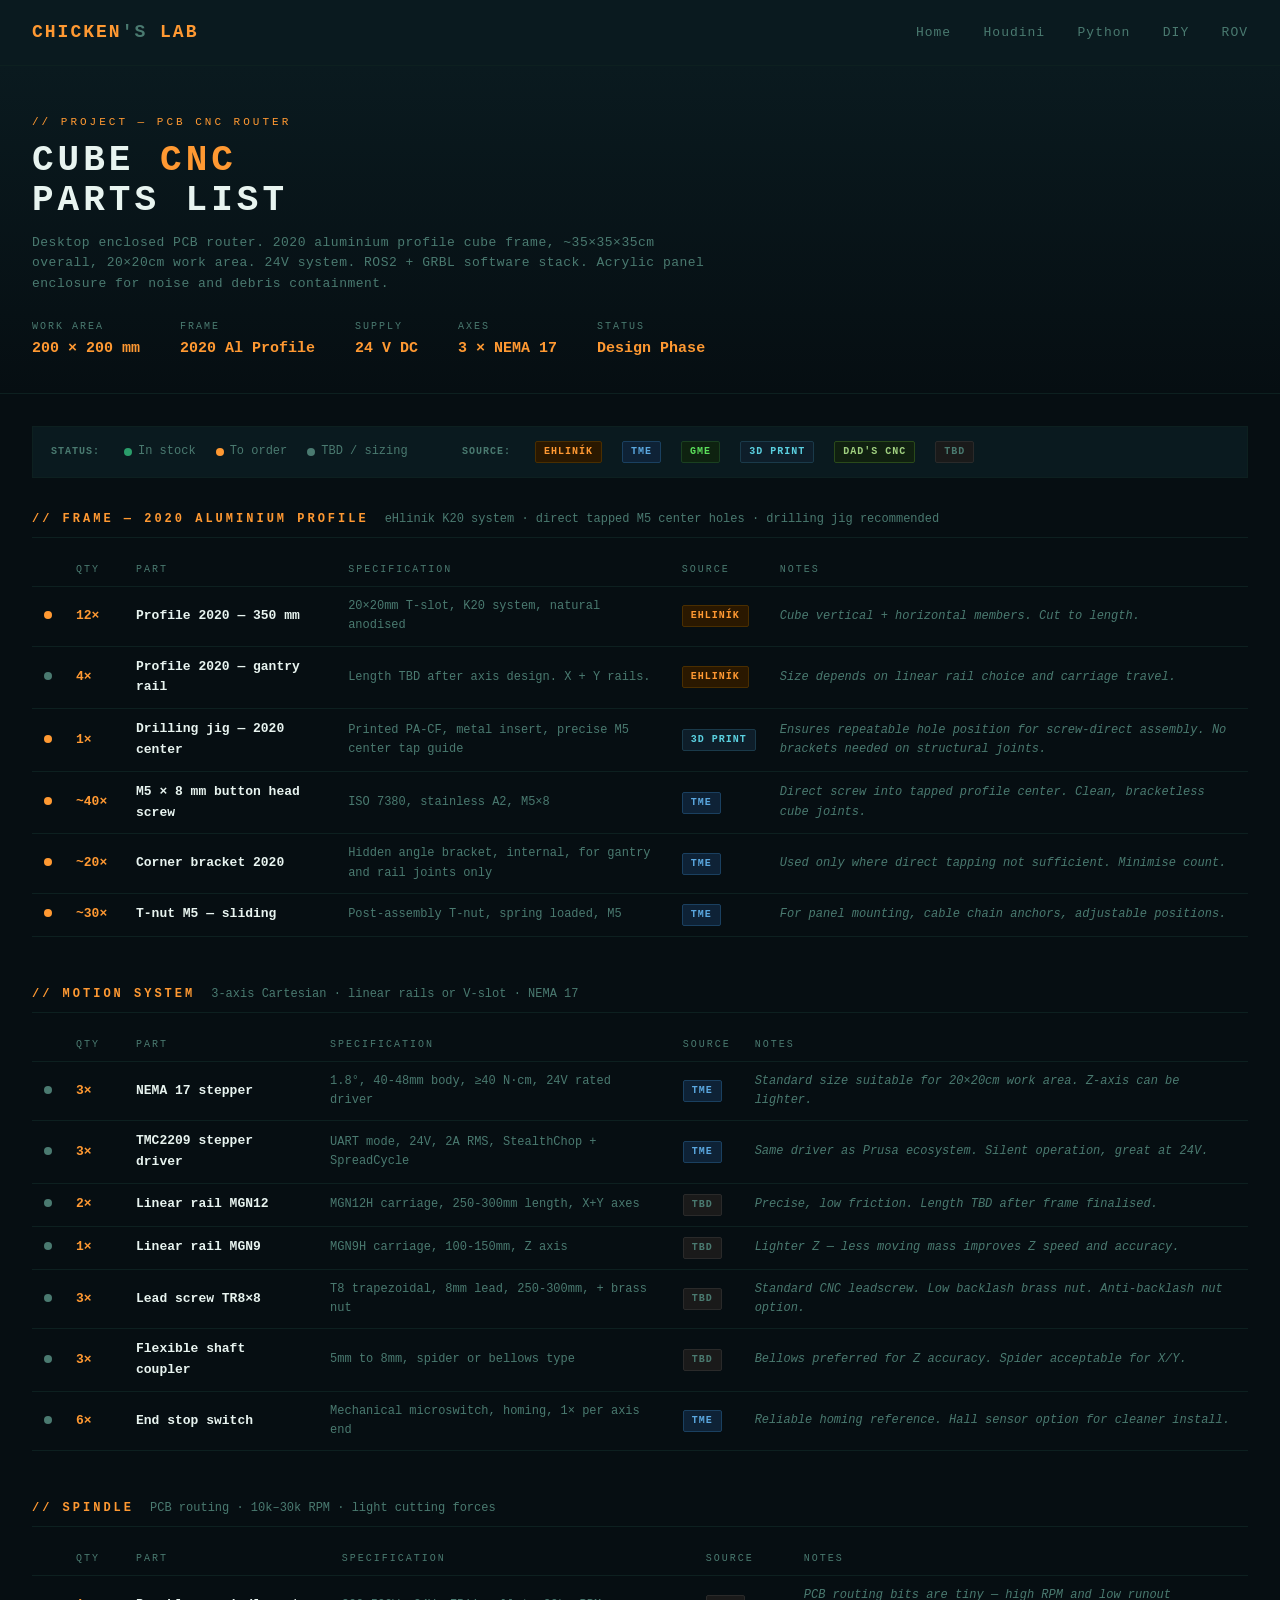
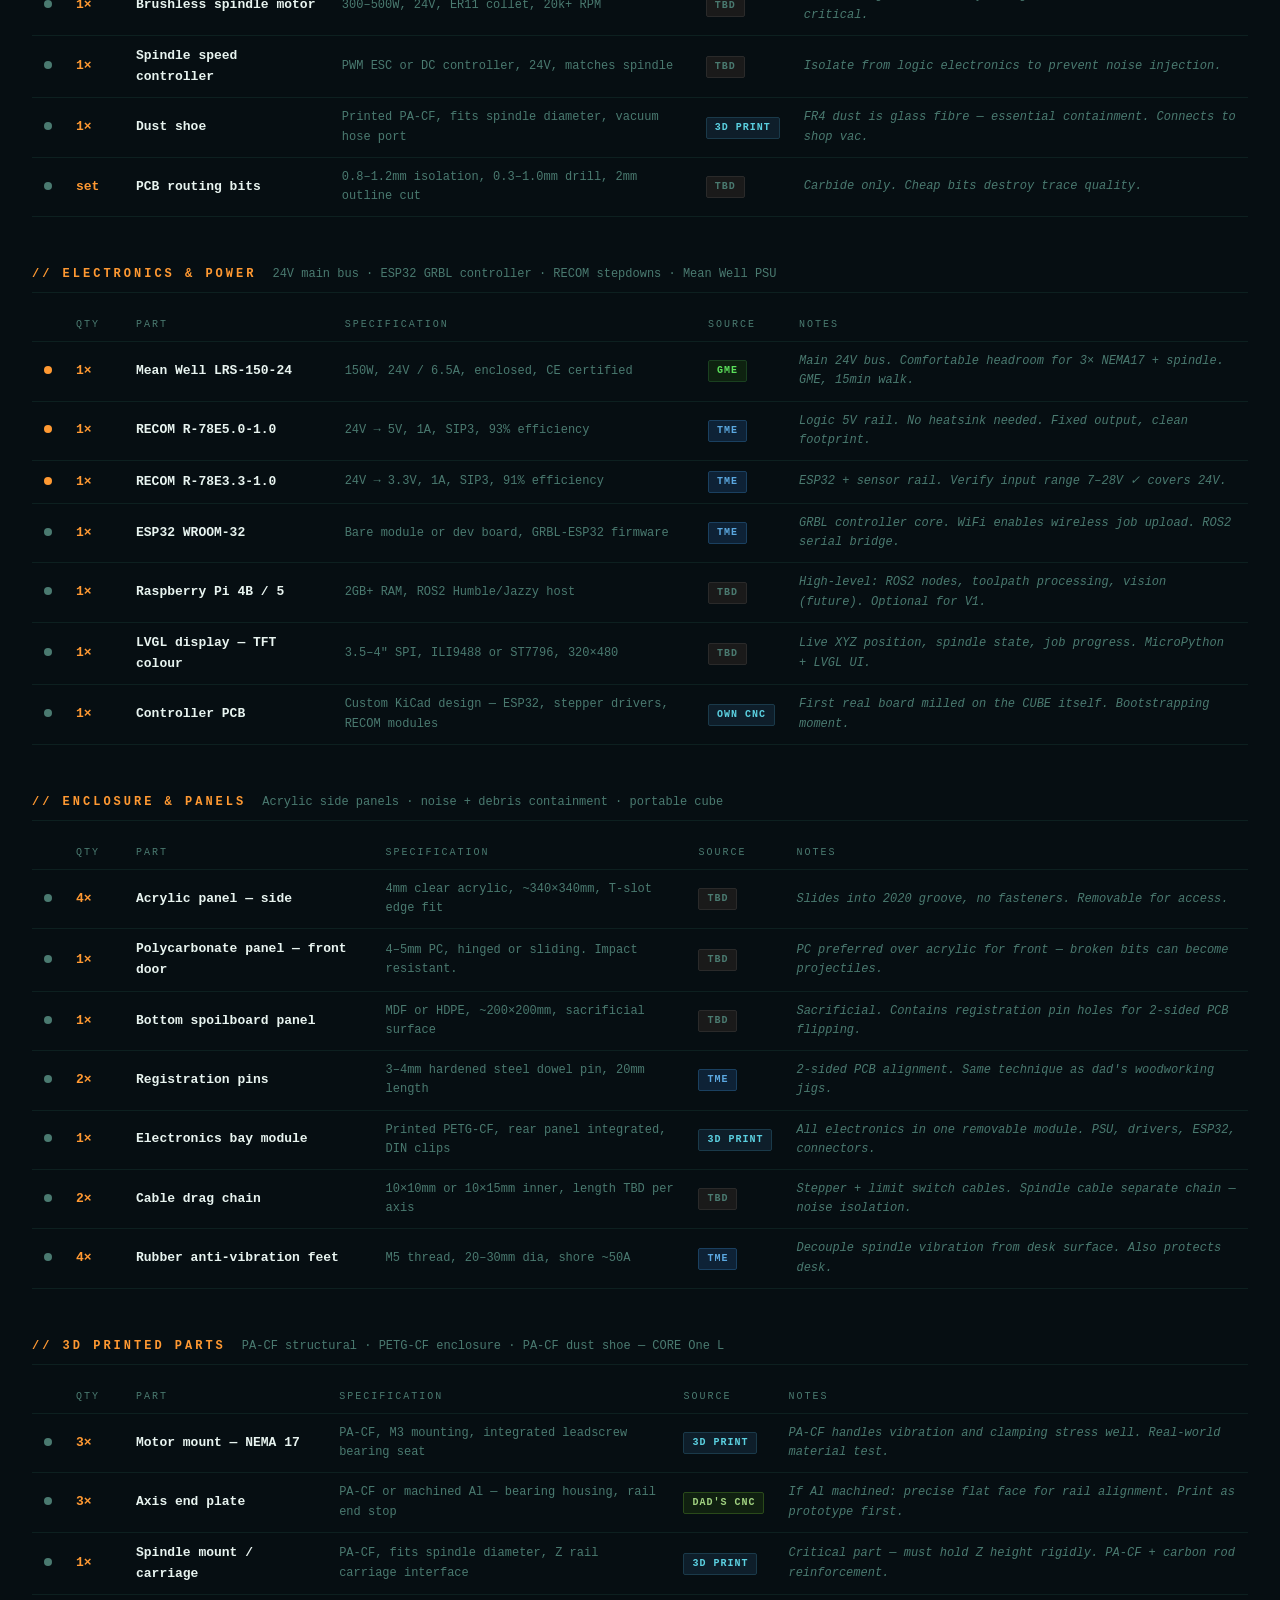
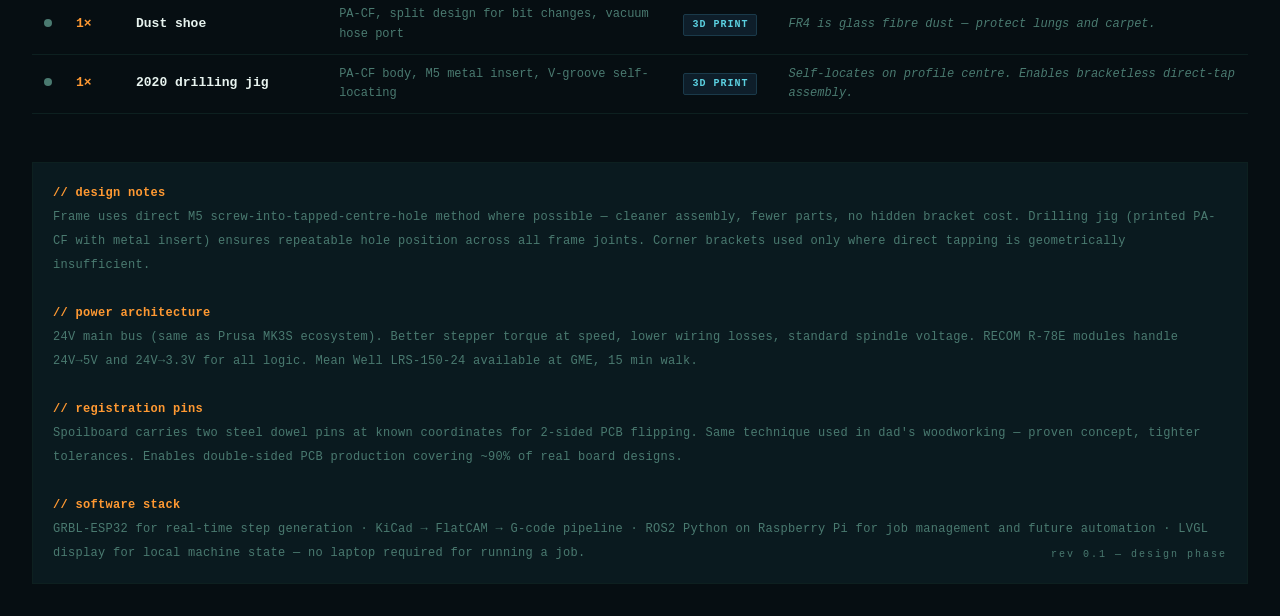
==== cnc_pcb_parts.html @ 8fa5ef60 "update" ====
<!DOCTYPE html>
<html lang="en">
<head>
<meta charset="UTF-8">
<meta name="viewport" content="width=device-width, initial-scale=1.0">
<title>CUBE CNC — Parts List | Chicken's Lab</title>
<style>
  :root {
    --bg:        #060e12;
    --bg2:       #0a1a1f;
    --bg3:       #0d2020;
    --border:    #0d2020;
    --accent:    #FF9932;
    --accent2:   #cc7a28;
    --text:      #e8f4f0;
    --muted:     #4a7a70;
    --green:     #2a9d6a;
    --red:       #c0392b;
    --blue:      #2a7ab5;
  }

  * { margin: 0; padding: 0; box-sizing: border-box; }

  body {
    background: var(--bg);
    color: var(--text);
    font-family: 'Courier New', Courier, monospace;
    font-size: 14px;
    line-height: 1.6;
    min-height: 100vh;
  }

  header {
    border-bottom: 1px solid var(--border);
    padding: 18px 32px;
    display: flex;
    align-items: center;
    justify-content: space-between;
    background: var(--bg2);
  }

  .logo {
    font-size: 18px;
    font-weight: bold;
    letter-spacing: 2px;
    color: var(--accent);
    text-decoration: none;
  }

  .logo span { color: var(--muted); }

  nav a {
    color: var(--muted);
    text-decoration: none;
    margin-left: 24px;
    font-size: 13px;
    letter-spacing: 1px;
    transition: color 0.2s;
  }
  nav a:hover { color: var(--accent); }

  .hero {
    padding: 48px 32px 32px;
    border-bottom: 1px solid var(--border);
    background: linear-gradient(180deg, var(--bg2) 0%, var(--bg) 100%);
  }

  .hero-tag {
    font-size: 11px;
    letter-spacing: 3px;
    color: var(--accent);
    text-transform: uppercase;
    margin-bottom: 10px;
  }

  .hero h1 {
    font-size: 36px;
    letter-spacing: 4px;
    color: var(--text);
    text-transform: uppercase;
    line-height: 1.1;
    margin-bottom: 12px;
  }

  .hero h1 span { color: var(--accent); }

  .hero-sub {
    color: var(--muted);
    font-size: 13px;
    max-width: 680px;
    letter-spacing: 0.5px;
    margin-bottom: 24px;
  }

  .hero-meta {
    display: flex;
    gap: 40px;
    flex-wrap: wrap;
  }

  .hero-meta-item { display: flex; flex-direction: column; gap: 2px; }

  .hero-meta-item .label {
    font-size: 10px;
    letter-spacing: 2px;
    color: var(--muted);
    text-transform: uppercase;
  }

  .hero-meta-item .value {
    font-size: 15px;
    color: var(--accent);
    font-weight: bold;
  }

  main { padding: 32px; max-width: 1300px; }

  .legend {
    display: flex;
    gap: 20px;
    flex-wrap: wrap;
    margin-bottom: 32px;
    padding: 14px 18px;
    border: 1px solid var(--border);
    background: var(--bg2);
    font-size: 12px;
    color: var(--muted);
    align-items: center;
  }

  .legend strong {
    color: var(--muted);
    letter-spacing: 1px;
    font-size: 10px;
    text-transform: uppercase;
    margin-right: 4px;
  }

  .legend-item { display: flex; align-items: center; gap: 6px; }

  .status {
    display: inline-block;
    width: 8px; height: 8px;
    border-radius: 50%;
    flex-shrink: 0;
  }
  .status-have  { background: var(--green); }
  .status-order { background: var(--accent); }
  .status-tbd   { background: var(--muted); }

  .section { margin-bottom: 48px; }

  .section-header {
    display: flex;
    align-items: baseline;
    gap: 16px;
    margin-bottom: 16px;
    padding-bottom: 8px;
    border-bottom: 1px solid var(--border);
  }

  .section-header h2 {
    font-size: 12px;
    letter-spacing: 3px;
    text-transform: uppercase;
    color: var(--accent);
  }

  .section-header .section-note {
    font-size: 12px;
    color: var(--muted);
  }

  table { width: 100%; border-collapse: collapse; font-size: 13px; }

  thead tr { border-bottom: 1px solid var(--border); }

  thead th {
    text-align: left;
    padding: 8px 12px;
    font-size: 10px;
    letter-spacing: 2px;
    text-transform: uppercase;
    color: var(--muted);
    font-weight: normal;
  }

  tbody tr {
    border-bottom: 1px solid var(--border);
    transition: background 0.15s;
  }

  tbody tr:hover { background: var(--bg2); }

  tbody td { padding: 10px 12px; vertical-align: middle; }

  .td-status { width: 24px; text-align: center; }
  .td-qty    { color: var(--accent); font-weight: bold; white-space: nowrap; width: 60px; }
  .td-part   { color: var(--text); font-weight: bold; min-width: 180px; }
  .td-spec   { color: var(--muted); font-size: 12px; }
  .td-source { white-space: nowrap; }
  .td-note   { color: var(--muted); font-size: 12px; font-style: italic; }

  .badge {
    display: inline-block;
    padding: 2px 8px;
    font-size: 10px;
    letter-spacing: 1px;
    text-transform: uppercase;
    border-radius: 2px;
    font-weight: bold;
    white-space: nowrap;
  }

  .badge-tme     { background: #0e2236; color: #5ba8e0; border: 1px solid #1a4060; }
  .badge-gme     { background: #0e2210; color: #5be05b; border: 1px solid #1a4020; }
  .badge-ehlinik { background: #2a1800; color: var(--accent); border: 1px solid #4a2e00; }
  .badge-print   { background: #0e1e2a; color: #5bd0e0; border: 1px solid #1a3a4a; }
  .badge-father  { background: #102010; color: #a0d080; border: 1px solid #2a4a1a; }
  .badge-tbd     { background: #1a1a1a; color: var(--muted); border: 1px solid #2a2a2a; }

  .page-note {
    margin-top: 48px;
    padding: 18px 20px;
    border: 1px solid var(--border);
    background: var(--bg2);
    color: var(--muted);
    font-size: 12px;
    line-height: 2;
    letter-spacing: 0.3px;
  }

  .page-note strong { color: var(--accent); }

  .rev-tag {
    float: right;
    font-size: 10px;
    letter-spacing: 2px;
    color: var(--muted);
    margin-top: 4px;
  }

  @media (max-width: 768px) {
    header { flex-direction: column; gap: 12px; }
    .hero { padding: 28px 16px; }
    main  { padding: 16px; }
    .hero h1 { font-size: 24px; }
    .td-spec, .td-note { display: none; }
  }
</style>
</head>
<body>

<header>
  <a href="#" class="logo">CHICKEN<span>'S</span> LAB</a>
  <nav>
    <a href="#">Home</a>
    <a href="#">Houdini</a>
    <a href="#">Python</a>
    <a href="#">DIY</a>
    <a href="#">ROV</a>
  </nav>
</header>

<div class="hero">
  <div class="hero-tag">// project — pcb cnc router</div>
  <h1>CUBE <span>CNC</span><br>Parts List</h1>
  <p class="hero-sub">
    Desktop enclosed PCB router. 2020 aluminium profile cube frame, ~35×35×35cm overall,
    20×20cm work area. 24V system. ROS2 + GRBL software stack.
    Acrylic panel enclosure for noise and debris containment.
  </p>
  <div class="hero-meta">
    <div class="hero-meta-item">
      <span class="label">Work Area</span>
      <span class="value">200 × 200 mm</span>
    </div>
    <div class="hero-meta-item">
      <span class="label">Frame</span>
      <span class="value">2020 Al Profile</span>
    </div>
    <div class="hero-meta-item">
      <span class="label">Supply</span>
      <span class="value">24 V DC</span>
    </div>
    <div class="hero-meta-item">
      <span class="label">Axes</span>
      <span class="value">3 × NEMA 17</span>
    </div>
    <div class="hero-meta-item">
      <span class="label">Status</span>
      <span class="value">Design Phase</span>
    </div>
  </div>
</div>

<main>

  <!-- LEGEND -->
  <div class="legend">
    <strong>Status:</strong>
    <div class="legend-item"><span class="status status-have"></span> In stock</div>
    <div class="legend-item"><span class="status status-order"></span> To order</div>
    <div class="legend-item"><span class="status status-tbd"></span> TBD / sizing</div>
    &nbsp;&nbsp;
    <strong>Source:</strong>
    <span class="badge badge-ehlinik">eHliník</span>
    <span class="badge badge-tme">TME</span>
    <span class="badge badge-gme">GME</span>
    <span class="badge badge-print">3D Print</span>
    <span class="badge badge-father">Dad's CNC</span>
    <span class="badge badge-tbd">TBD</span>
  </div>

  <!-- ── FRAME ── -->
  <div class="section">
    <div class="section-header">
      <h2>// Frame — 2020 Aluminium Profile</h2>
      <span class="section-note">eHliník K20 system · direct tapped M5 center holes · drilling jig recommended</span>
    </div>
    <table>
      <thead>
        <tr>
          <th></th>
          <th>Qty</th>
          <th>Part</th>
          <th>Specification</th>
          <th>Source</th>
          <th>Notes</th>
        </tr>
      </thead>
      <tbody>
        <tr>
          <td class="td-status"><span class="status status-order"></span></td>
          <td class="td-qty">12×</td>
          <td class="td-part">Profile 2020 — 350 mm</td>
          <td class="td-spec">20×20mm T-slot, K20 system, natural anodised</td>
          <td class="td-source"><span class="badge badge-ehlinik">eHliník</span></td>
          <td class="td-note">Cube vertical + horizontal members. Cut to length.</td>
        </tr>
        <tr>
          <td class="td-status"><span class="status status-tbd"></span></td>
          <td class="td-qty">4×</td>
          <td class="td-part">Profile 2020 — gantry rail</td>
          <td class="td-spec">Length TBD after axis design. X + Y rails.</td>
          <td class="td-source"><span class="badge badge-ehlinik">eHliník</span></td>
          <td class="td-note">Size depends on linear rail choice and carriage travel.</td>
        </tr>
        <tr>
          <td class="td-status"><span class="status status-order"></span></td>
          <td class="td-qty">1×</td>
          <td class="td-part">Drilling jig — 2020 center</td>
          <td class="td-spec">Printed PA-CF, metal insert, precise M5 center tap guide</td>
          <td class="td-source"><span class="badge badge-print">3D Print</span></td>
          <td class="td-note">Ensures repeatable hole position for screw-direct assembly. No brackets needed on structural joints.</td>
        </tr>
        <tr>
          <td class="td-status"><span class="status status-order"></span></td>
          <td class="td-qty">~40×</td>
          <td class="td-part">M5 × 8 mm button head screw</td>
          <td class="td-spec">ISO 7380, stainless A2, M5×8</td>
          <td class="td-source"><span class="badge badge-tme">TME</span></td>
          <td class="td-note">Direct screw into tapped profile center. Clean, bracketless cube joints.</td>
        </tr>
        <tr>
          <td class="td-status"><span class="status status-order"></span></td>
          <td class="td-qty">~20×</td>
          <td class="td-part">Corner bracket 2020</td>
          <td class="td-spec">Hidden angle bracket, internal, for gantry and rail joints only</td>
          <td class="td-source"><span class="badge badge-tme">TME</span></td>
          <td class="td-note">Used only where direct tapping not sufficient. Minimise count.</td>
        </tr>
        <tr>
          <td class="td-status"><span class="status status-order"></span></td>
          <td class="td-qty">~30×</td>
          <td class="td-part">T-nut M5 — sliding</td>
          <td class="td-spec">Post-assembly T-nut, spring loaded, M5</td>
          <td class="td-source"><span class="badge badge-tme">TME</span></td>
          <td class="td-note">For panel mounting, cable chain anchors, adjustable positions.</td>
        </tr>
      </tbody>
    </table>
  </div>

  <!-- ── MOTION ── -->
  <div class="section">
    <div class="section-header">
      <h2>// Motion System</h2>
      <span class="section-note">3-axis Cartesian · linear rails or V-slot · NEMA 17</span>
    </div>
    <table>
      <thead>
        <tr>
          <th></th>
          <th>Qty</th>
          <th>Part</th>
          <th>Specification</th>
          <th>Source</th>
          <th>Notes</th>
        </tr>
      </thead>
      <tbody>
        <tr>
          <td class="td-status"><span class="status status-tbd"></span></td>
          <td class="td-qty">3×</td>
          <td class="td-part">NEMA 17 stepper</td>
          <td class="td-spec">1.8°, 40-48mm body, ≥40 N·cm, 24V rated driver</td>
          <td class="td-source"><span class="badge badge-tme">TME</span></td>
          <td class="td-note">Standard size suitable for 20×20cm work area. Z-axis can be lighter.</td>
        </tr>
        <tr>
          <td class="td-status"><span class="status status-tbd"></span></td>
          <td class="td-qty">3×</td>
          <td class="td-part">TMC2209 stepper driver</td>
          <td class="td-spec">UART mode, 24V, 2A RMS, StealthChop + SpreadCycle</td>
          <td class="td-source"><span class="badge badge-tme">TME</span></td>
          <td class="td-note">Same driver as Prusa ecosystem. Silent operation, great at 24V.</td>
        </tr>
        <tr>
          <td class="td-status"><span class="status status-tbd"></span></td>
          <td class="td-qty">2×</td>
          <td class="td-part">Linear rail MGN12</td>
          <td class="td-spec">MGN12H carriage, 250-300mm length, X+Y axes</td>
          <td class="td-source"><span class="badge badge-tbd">TBD</span></td>
          <td class="td-note">Precise, low friction. Length TBD after frame finalised.</td>
        </tr>
        <tr>
          <td class="td-status"><span class="status status-tbd"></span></td>
          <td class="td-qty">1×</td>
          <td class="td-part">Linear rail MGN9</td>
          <td class="td-spec">MGN9H carriage, 100-150mm, Z axis</td>
          <td class="td-source"><span class="badge badge-tbd">TBD</span></td>
          <td class="td-note">Lighter Z — less moving mass improves Z speed and accuracy.</td>
        </tr>
        <tr>
          <td class="td-status"><span class="status status-tbd"></span></td>
          <td class="td-qty">3×</td>
          <td class="td-part">Lead screw TR8×8</td>
          <td class="td-spec">T8 trapezoidal, 8mm lead, 250-300mm, + brass nut</td>
          <td class="td-source"><span class="badge badge-tbd">TBD</span></td>
          <td class="td-note">Standard CNC leadscrew. Low backlash brass nut. Anti-backlash nut option.</td>
        </tr>
        <tr>
          <td class="td-status"><span class="status status-tbd"></span></td>
          <td class="td-qty">3×</td>
          <td class="td-part">Flexible shaft coupler</td>
          <td class="td-spec">5mm to 8mm, spider or bellows type</td>
          <td class="td-source"><span class="badge badge-tbd">TBD</span></td>
          <td class="td-note">Bellows preferred for Z accuracy. Spider acceptable for X/Y.</td>
        </tr>
        <tr>
          <td class="td-status"><span class="status status-tbd"></span></td>
          <td class="td-qty">6×</td>
          <td class="td-part">End stop switch</td>
          <td class="td-spec">Mechanical microswitch, homing, 1× per axis end</td>
          <td class="td-source"><span class="badge badge-tme">TME</span></td>
          <td class="td-note">Reliable homing reference. Hall sensor option for cleaner install.</td>
        </tr>
      </tbody>
    </table>
  </div>

  <!-- ── SPINDLE ── -->
  <div class="section">
    <div class="section-header">
      <h2>// Spindle</h2>
      <span class="section-note">PCB routing · 10k–30k RPM · light cutting forces</span>
    </div>
    <table>
      <thead>
        <tr>
          <th></th>
          <th>Qty</th>
          <th>Part</th>
          <th>Specification</th>
          <th>Source</th>
          <th>Notes</th>
        </tr>
      </thead>
      <tbody>
        <tr>
          <td class="td-status"><span class="status status-tbd"></span></td>
          <td class="td-qty">1×</td>
          <td class="td-part">Brushless spindle motor</td>
          <td class="td-spec">300–500W, 24V, ER11 collet, 20k+ RPM</td>
          <td class="td-source"><span class="badge badge-tbd">TBD</span></td>
          <td class="td-note">PCB routing bits are tiny — high RPM and low runout critical.</td>
        </tr>
        <tr>
          <td class="td-status"><span class="status status-tbd"></span></td>
          <td class="td-qty">1×</td>
          <td class="td-part">Spindle speed controller</td>
          <td class="td-spec">PWM ESC or DC controller, 24V, matches spindle</td>
          <td class="td-source"><span class="badge badge-tbd">TBD</span></td>
          <td class="td-note">Isolate from logic electronics to prevent noise injection.</td>
        </tr>
        <tr>
          <td class="td-status"><span class="status status-tbd"></span></td>
          <td class="td-qty">1×</td>
          <td class="td-part">Dust shoe</td>
          <td class="td-spec">Printed PA-CF, fits spindle diameter, vacuum hose port</td>
          <td class="td-source"><span class="badge badge-print">3D Print</span></td>
          <td class="td-note">FR4 dust is glass fibre — essential containment. Connects to shop vac.</td>
        </tr>
        <tr>
          <td class="td-status"><span class="status status-tbd"></span></td>
          <td class="td-qty">set</td>
          <td class="td-part">PCB routing bits</td>
          <td class="td-spec">0.8–1.2mm isolation, 0.3–1.0mm drill, 2mm outline cut</td>
          <td class="td-source"><span class="badge badge-tbd">TBD</span></td>
          <td class="td-note">Carbide only. Cheap bits destroy trace quality.</td>
        </tr>
      </tbody>
    </table>
  </div>

  <!-- ── ELECTRONICS ── -->
  <div class="section">
    <div class="section-header">
      <h2>// Electronics &amp; Power</h2>
      <span class="section-note">24V main bus · ESP32 GRBL controller · RECOM stepdowns · Mean Well PSU</span>
    </div>
    <table>
      <thead>
        <tr>
          <th></th>
          <th>Qty</th>
          <th>Part</th>
          <th>Specification</th>
          <th>Source</th>
          <th>Notes</th>
        </tr>
      </thead>
      <tbody>
        <tr>
          <td class="td-status"><span class="status status-order"></span></td>
          <td class="td-qty">1×</td>
          <td class="td-part">Mean Well LRS-150-24</td>
          <td class="td-spec">150W, 24V / 6.5A, enclosed, CE certified</td>
          <td class="td-source"><span class="badge badge-gme">GME</span></td>
          <td class="td-note">Main 24V bus. Comfortable headroom for 3× NEMA17 + spindle. GME, 15min walk.</td>
        </tr>
        <tr>
          <td class="td-status"><span class="status status-order"></span></td>
          <td class="td-qty">1×</td>
          <td class="td-part">RECOM R-78E5.0-1.0</td>
          <td class="td-spec">24V → 5V, 1A, SIP3, 93% efficiency</td>
          <td class="td-source"><span class="badge badge-tme">TME</span></td>
          <td class="td-note">Logic 5V rail. No heatsink needed. Fixed output, clean footprint.</td>
        </tr>
        <tr>
          <td class="td-status"><span class="status status-order"></span></td>
          <td class="td-qty">1×</td>
          <td class="td-part">RECOM R-78E3.3-1.0</td>
          <td class="td-spec">24V → 3.3V, 1A, SIP3, 91% efficiency</td>
          <td class="td-source"><span class="badge badge-tme">TME</span></td>
          <td class="td-note">ESP32 + sensor rail. Verify input range 7–28V ✓ covers 24V.</td>
        </tr>
        <tr>
          <td class="td-status"><span class="status status-tbd"></span></td>
          <td class="td-qty">1×</td>
          <td class="td-part">ESP32 WROOM-32</td>
          <td class="td-spec">Bare module or dev board, GRBL-ESP32 firmware</td>
          <td class="td-source"><span class="badge badge-tme">TME</span></td>
          <td class="td-note">GRBL controller core. WiFi enables wireless job upload. ROS2 serial bridge.</td>
        </tr>
        <tr>
          <td class="td-status"><span class="status status-tbd"></span></td>
          <td class="td-qty">1×</td>
          <td class="td-part">Raspberry Pi 4B / 5</td>
          <td class="td-spec">2GB+ RAM, ROS2 Humble/Jazzy host</td>
          <td class="td-source"><span class="badge badge-tbd">TBD</span></td>
          <td class="td-note">High-level: ROS2 nodes, toolpath processing, vision (future). Optional for V1.</td>
        </tr>
        <tr>
          <td class="td-status"><span class="status status-tbd"></span></td>
          <td class="td-qty">1×</td>
          <td class="td-part">LVGL display — TFT colour</td>
          <td class="td-spec">3.5–4" SPI, ILI9488 or ST7796, 320×480</td>
          <td class="td-source"><span class="badge badge-tbd">TBD</span></td>
          <td class="td-note">Live XYZ position, spindle state, job progress. MicroPython + LVGL UI.</td>
        </tr>
        <tr>
          <td class="td-status"><span class="status status-tbd"></span></td>
          <td class="td-qty">1×</td>
          <td class="td-part">Controller PCB</td>
          <td class="td-spec">Custom KiCad design — ESP32, stepper drivers, RECOM modules</td>
          <td class="td-source"><span class="badge badge-print">Own CNC</span></td>
          <td class="td-note">First real board milled on the CUBE itself. Bootstrapping moment.</td>
        </tr>
      </tbody>
    </table>
  </div>

  <!-- ── ENCLOSURE ── -->
  <div class="section">
    <div class="section-header">
      <h2>// Enclosure &amp; Panels</h2>
      <span class="section-note">Acrylic side panels · noise + debris containment · portable cube</span>
    </div>
    <table>
      <thead>
        <tr>
          <th></th>
          <th>Qty</th>
          <th>Part</th>
          <th>Specification</th>
          <th>Source</th>
          <th>Notes</th>
        </tr>
      </thead>
      <tbody>
        <tr>
          <td class="td-status"><span class="status status-tbd"></span></td>
          <td class="td-qty">4×</td>
          <td class="td-part">Acrylic panel — side</td>
          <td class="td-spec">4mm clear acrylic, ~340×340mm, T-slot edge fit</td>
          <td class="td-source"><span class="badge badge-tbd">TBD</span></td>
          <td class="td-note">Slides into 2020 groove, no fasteners. Removable for access.</td>
        </tr>
        <tr>
          <td class="td-status"><span class="status status-tbd"></span></td>
          <td class="td-qty">1×</td>
          <td class="td-part">Polycarbonate panel — front door</td>
          <td class="td-spec">4–5mm PC, hinged or sliding. Impact resistant.</td>
          <td class="td-source"><span class="badge badge-tbd">TBD</span></td>
          <td class="td-note">PC preferred over acrylic for front — broken bits can become projectiles.</td>
        </tr>
        <tr>
          <td class="td-status"><span class="status status-tbd"></span></td>
          <td class="td-qty">1×</td>
          <td class="td-part">Bottom spoilboard panel</td>
          <td class="td-spec">MDF or HDPE, ~200×200mm, sacrificial surface</td>
          <td class="td-source"><span class="badge badge-tbd">TBD</span></td>
          <td class="td-note">Sacrificial. Contains registration pin holes for 2-sided PCB flipping.</td>
        </tr>
        <tr>
          <td class="td-status"><span class="status status-tbd"></span></td>
          <td class="td-qty">2×</td>
          <td class="td-part">Registration pins</td>
          <td class="td-spec">3–4mm hardened steel dowel pin, 20mm length</td>
          <td class="td-source"><span class="badge badge-tme">TME</span></td>
          <td class="td-note">2-sided PCB alignment. Same technique as dad's woodworking jigs.</td>
        </tr>
        <tr>
          <td class="td-status"><span class="status status-tbd"></span></td>
          <td class="td-qty">1×</td>
          <td class="td-part">Electronics bay module</td>
          <td class="td-spec">Printed PETG-CF, rear panel integrated, DIN clips</td>
          <td class="td-source"><span class="badge badge-print">3D Print</span></td>
          <td class="td-note">All electronics in one removable module. PSU, drivers, ESP32, connectors.</td>
        </tr>
        <tr>
          <td class="td-status"><span class="status status-tbd"></span></td>
          <td class="td-qty">2×</td>
          <td class="td-part">Cable drag chain</td>
          <td class="td-spec">10×10mm or 10×15mm inner, length TBD per axis</td>
          <td class="td-source"><span class="badge badge-tbd">TBD</span></td>
          <td class="td-note">Stepper + limit switch cables. Spindle cable separate chain — noise isolation.</td>
        </tr>
        <tr>
          <td class="td-status"><span class="status status-tbd"></span></td>
          <td class="td-qty">4×</td>
          <td class="td-part">Rubber anti-vibration feet</td>
          <td class="td-spec">M5 thread, 20–30mm dia, shore ~50A</td>
          <td class="td-source"><span class="badge badge-tme">TME</span></td>
          <td class="td-note">Decouple spindle vibration from desk surface. Also protects desk.</td>
        </tr>
      </tbody>
    </table>
  </div>

  <!-- ── PRINTED PARTS ── -->
  <div class="section">
    <div class="section-header">
      <h2>// 3D Printed Parts</h2>
      <span class="section-note">PA-CF structural · PETG-CF enclosure · PA-CF dust shoe — CORE One L</span>
    </div>
    <table>
      <thead>
        <tr>
          <th></th>
          <th>Qty</th>
          <th>Part</th>
          <th>Specification</th>
          <th>Source</th>
          <th>Notes</th>
        </tr>
      </thead>
      <tbody>
        <tr>
          <td class="td-status"><span class="status status-tbd"></span></td>
          <td class="td-qty">3×</td>
          <td class="td-part">Motor mount — NEMA 17</td>
          <td class="td-spec">PA-CF, M3 mounting, integrated leadscrew bearing seat</td>
          <td class="td-source"><span class="badge badge-print">3D Print</span></td>
          <td class="td-note">PA-CF handles vibration and clamping stress well. Real-world material test.</td>
        </tr>
        <tr>
          <td class="td-status"><span class="status status-tbd"></span></td>
          <td class="td-qty">3×</td>
          <td class="td-part">Axis end plate</td>
          <td class="td-spec">PA-CF or machined Al — bearing housing, rail end stop</td>
          <td class="td-source"><span class="badge badge-father">Dad's CNC</span></td>
          <td class="td-note">If Al machined: precise flat face for rail alignment. Print as prototype first.</td>
        </tr>
        <tr>
          <td class="td-status"><span class="status status-tbd"></span></td>
          <td class="td-qty">1×</td>
          <td class="td-part">Spindle mount / carriage</td>
          <td class="td-spec">PA-CF, fits spindle diameter, Z rail carriage interface</td>
          <td class="td-source"><span class="badge badge-print">3D Print</span></td>
          <td class="td-note">Critical part — must hold Z height rigidly. PA-CF + carbon rod reinforcement.</td>
        </tr>
        <tr>
          <td class="td-status"><span class="status status-tbd"></span></td>
          <td class="td-qty">1×</td>
          <td class="td-part">Dust shoe</td>
          <td class="td-spec">PA-CF, split design for bit changes, vacuum hose port</td>
          <td class="td-source"><span class="badge badge-print">3D Print</span></td>
          <td class="td-note">FR4 is glass fibre dust — protect lungs and carpet.</td>
        </tr>
        <tr>
          <td class="td-status"><span class="status status-tbd"></span></td>
          <td class="td-qty">1×</td>
          <td class="td-part">2020 drilling jig</td>
          <td class="td-spec">PA-CF body, M5 metal insert, V-groove self-locating</td>
          <td class="td-source"><span class="badge badge-print">3D Print</span></td>
          <td class="td-note">Self-locates on profile centre. Enables bracketless direct-tap assembly.</td>
        </tr>
      </tbody>
    </table>
  </div>

  <div class="page-note">
    <strong>// design notes</strong><br>
    Frame uses direct M5 screw-into-tapped-centre-hole method where possible — cleaner assembly,
    fewer parts, no hidden bracket cost. Drilling jig (printed PA-CF with metal insert) ensures
    repeatable hole position across all frame joints. Corner brackets used only where direct tapping
    is geometrically insufficient.<br><br>
    <strong>// power architecture</strong><br>
    24V main bus (same as Prusa MK3S ecosystem). Better stepper torque at speed, lower wiring losses,
    standard spindle voltage. RECOM R-78E modules handle 24V→5V and 24V→3.3V for all logic.
    Mean Well LRS-150-24 available at GME, 15 min walk.<br><br>
    <strong>// registration pins</strong><br>
    Spoilboard carries two steel dowel pins at known coordinates for 2-sided PCB flipping.
    Same technique used in dad's woodworking — proven concept, tighter tolerances.
    Enables double-sided PCB production covering ~90% of real board designs.<br><br>
    <strong>// software stack</strong><br>
    GRBL-ESP32 for real-time step generation · KiCad → FlatCAM → G-code pipeline ·
    ROS2 Python on Raspberry Pi for job management and future automation ·
    LVGL display for local machine state — no laptop required for running a job.
    <span class="rev-tag">rev 0.1 — design phase</span>
  </div>

</main>
</body>
</html>
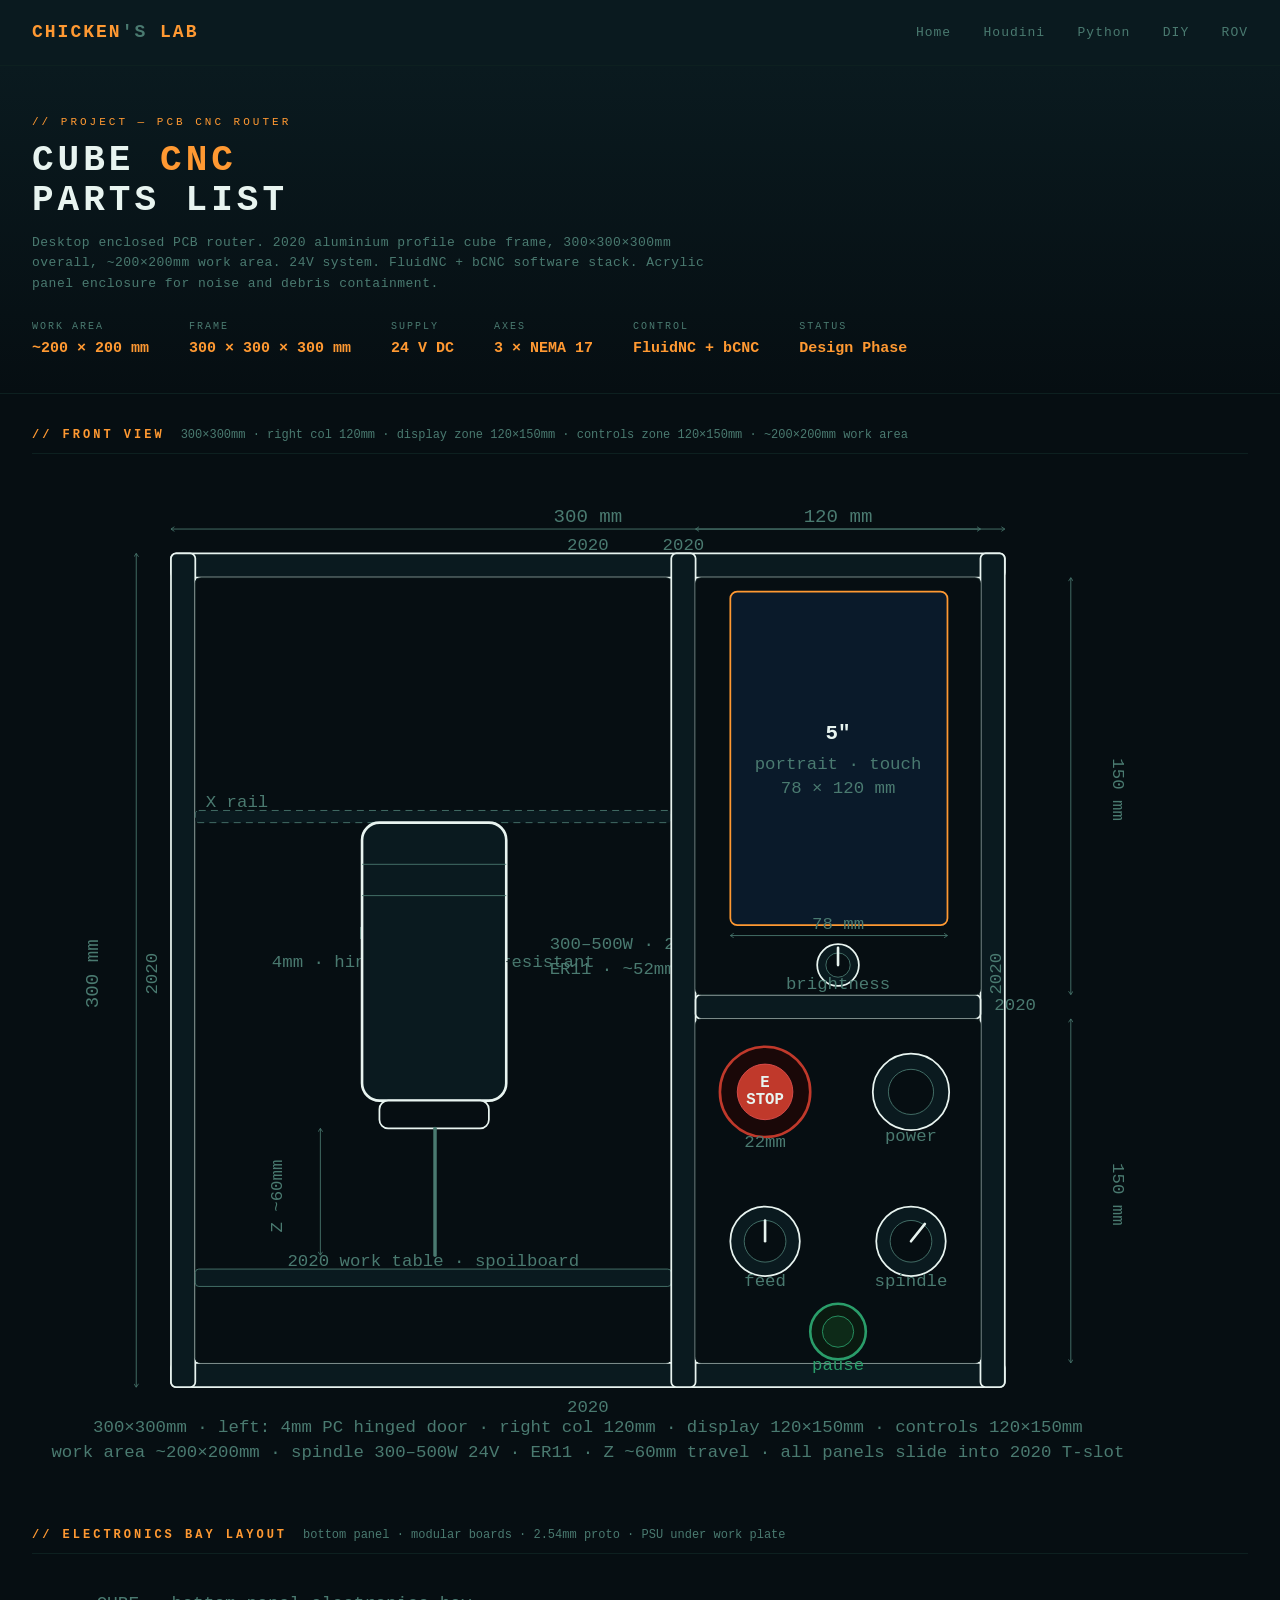
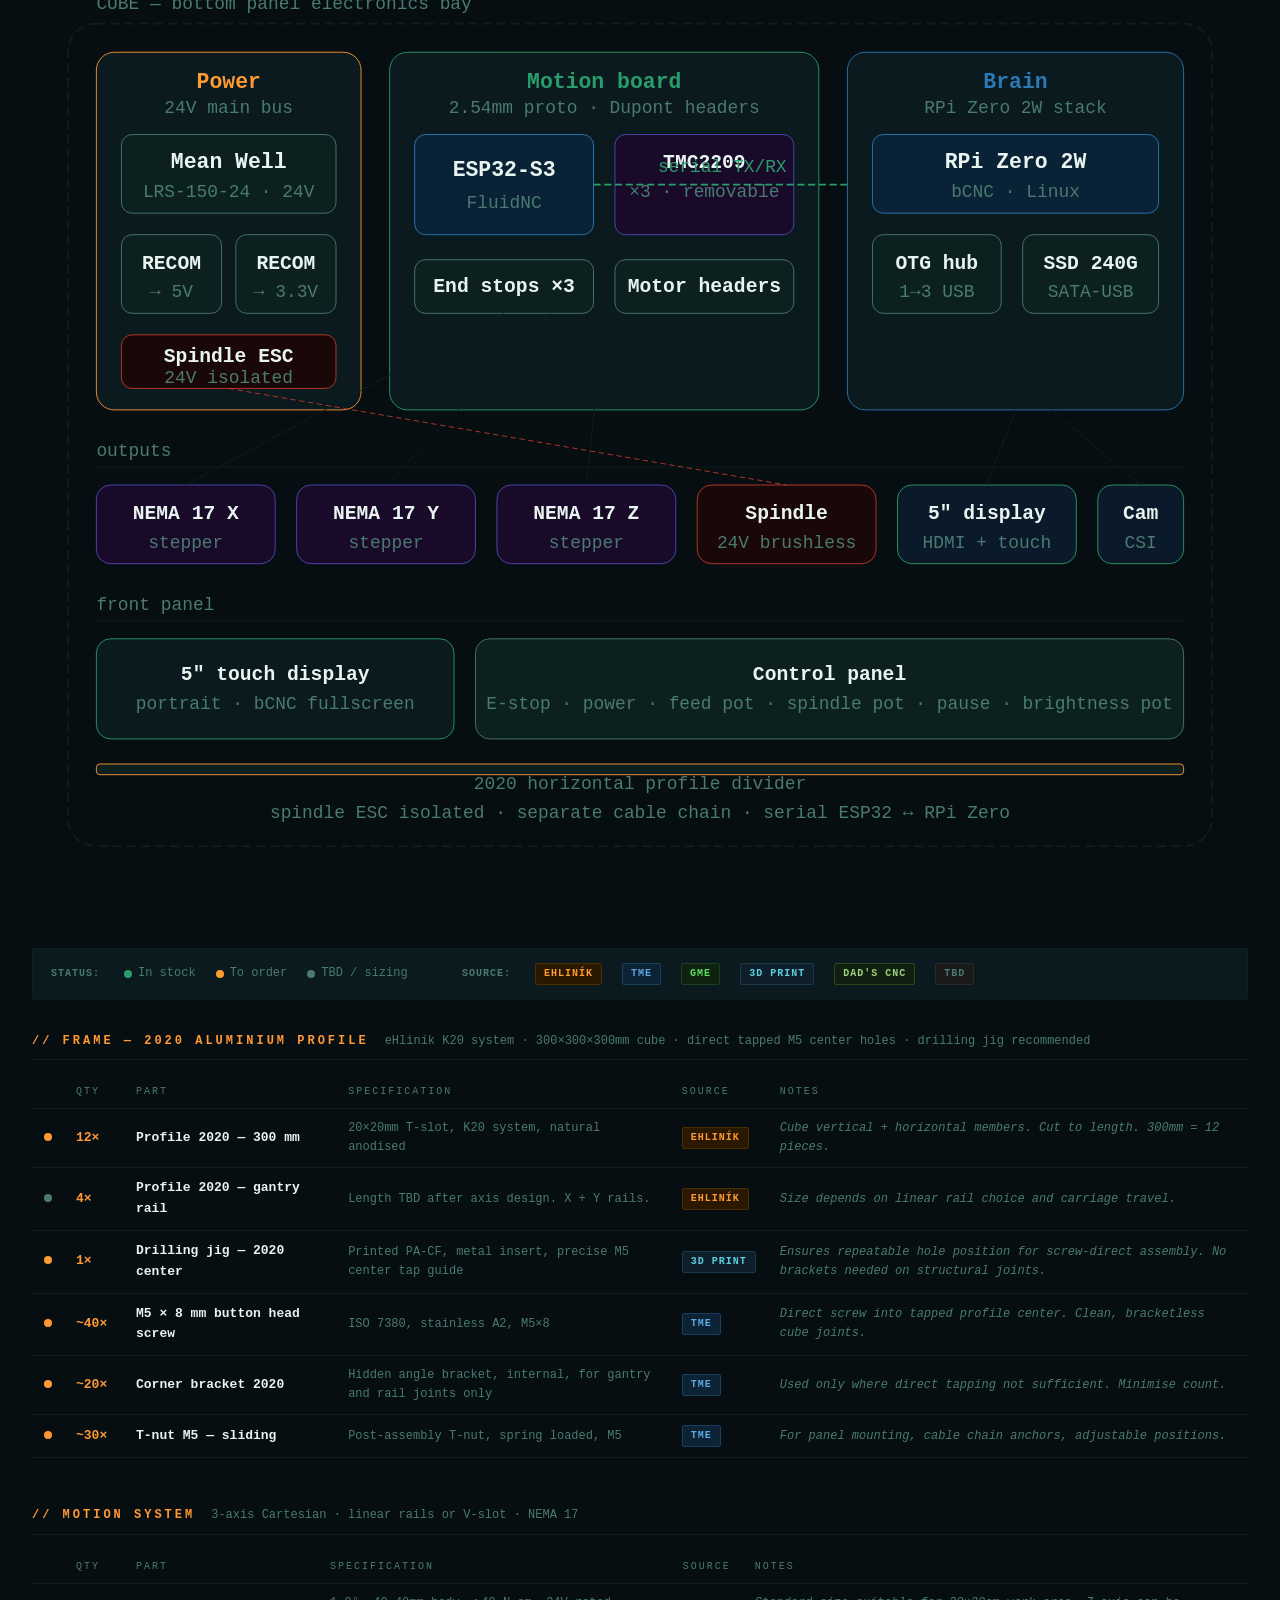
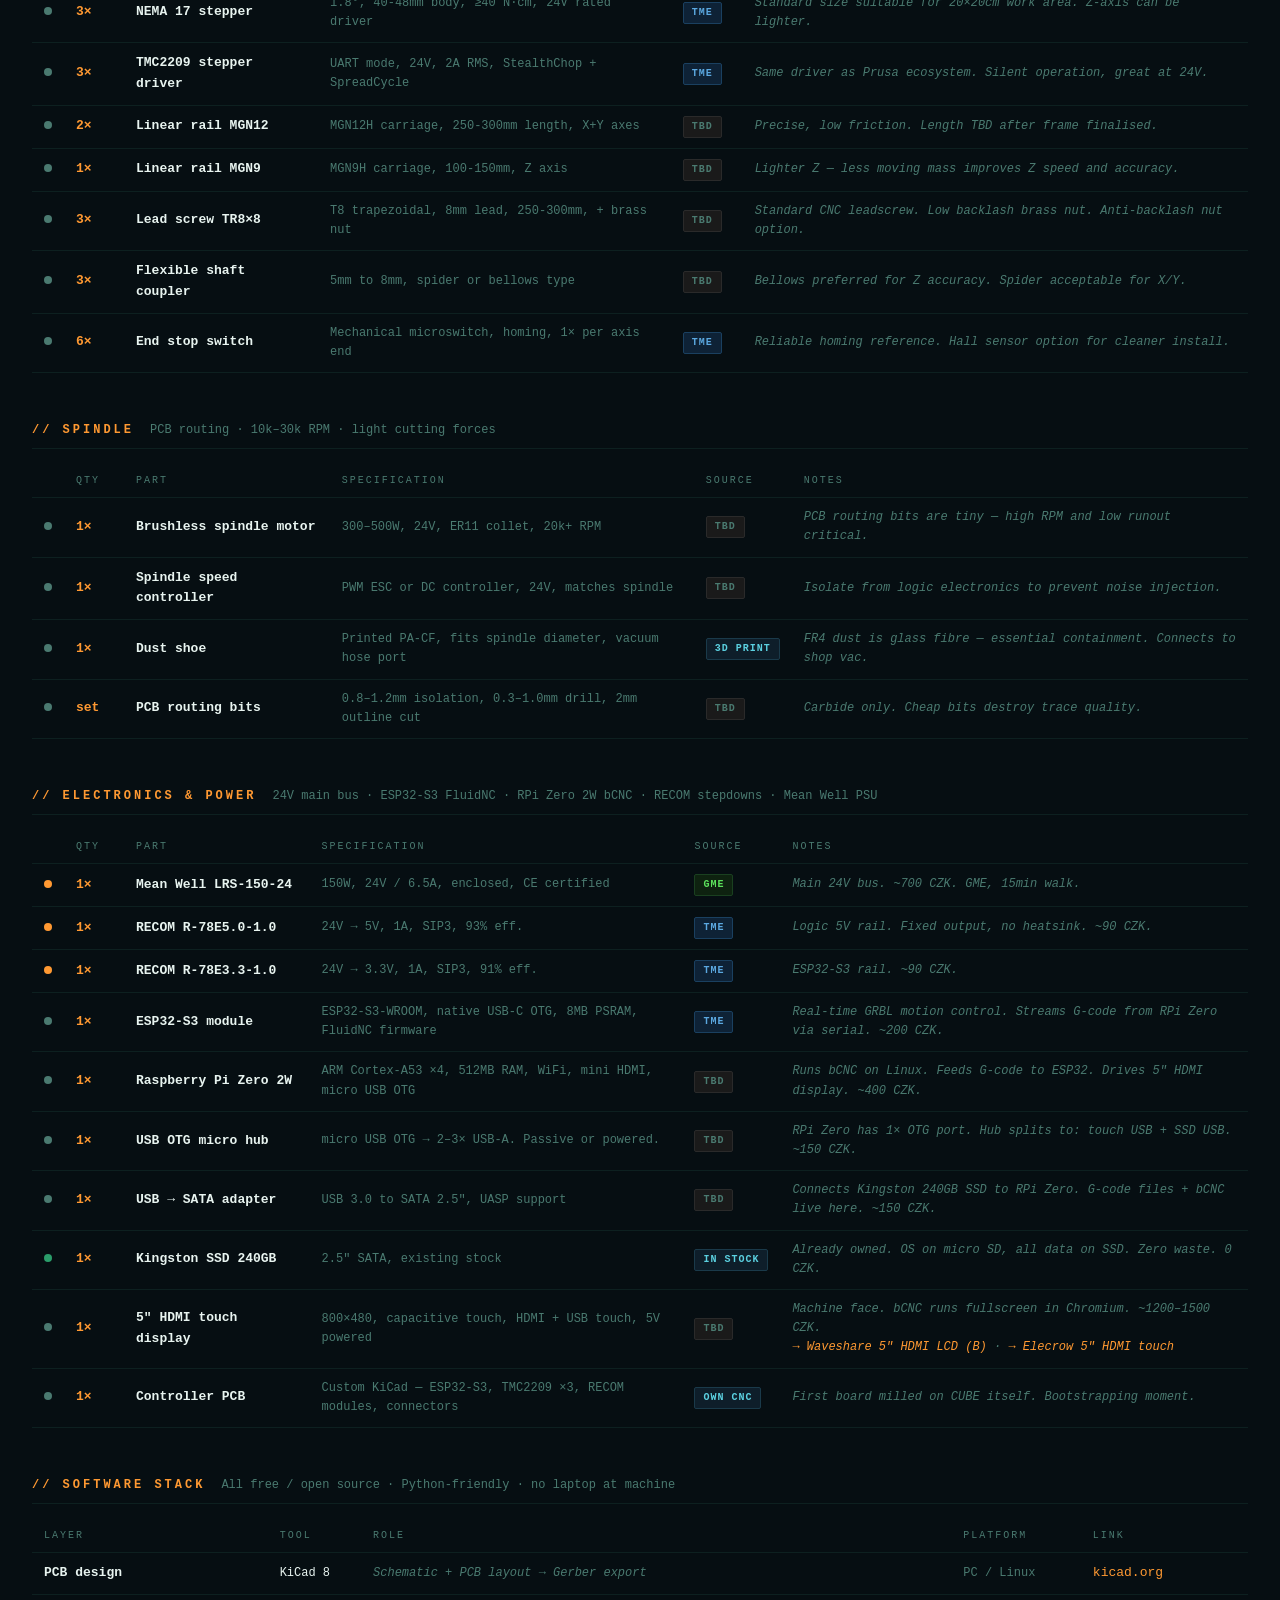
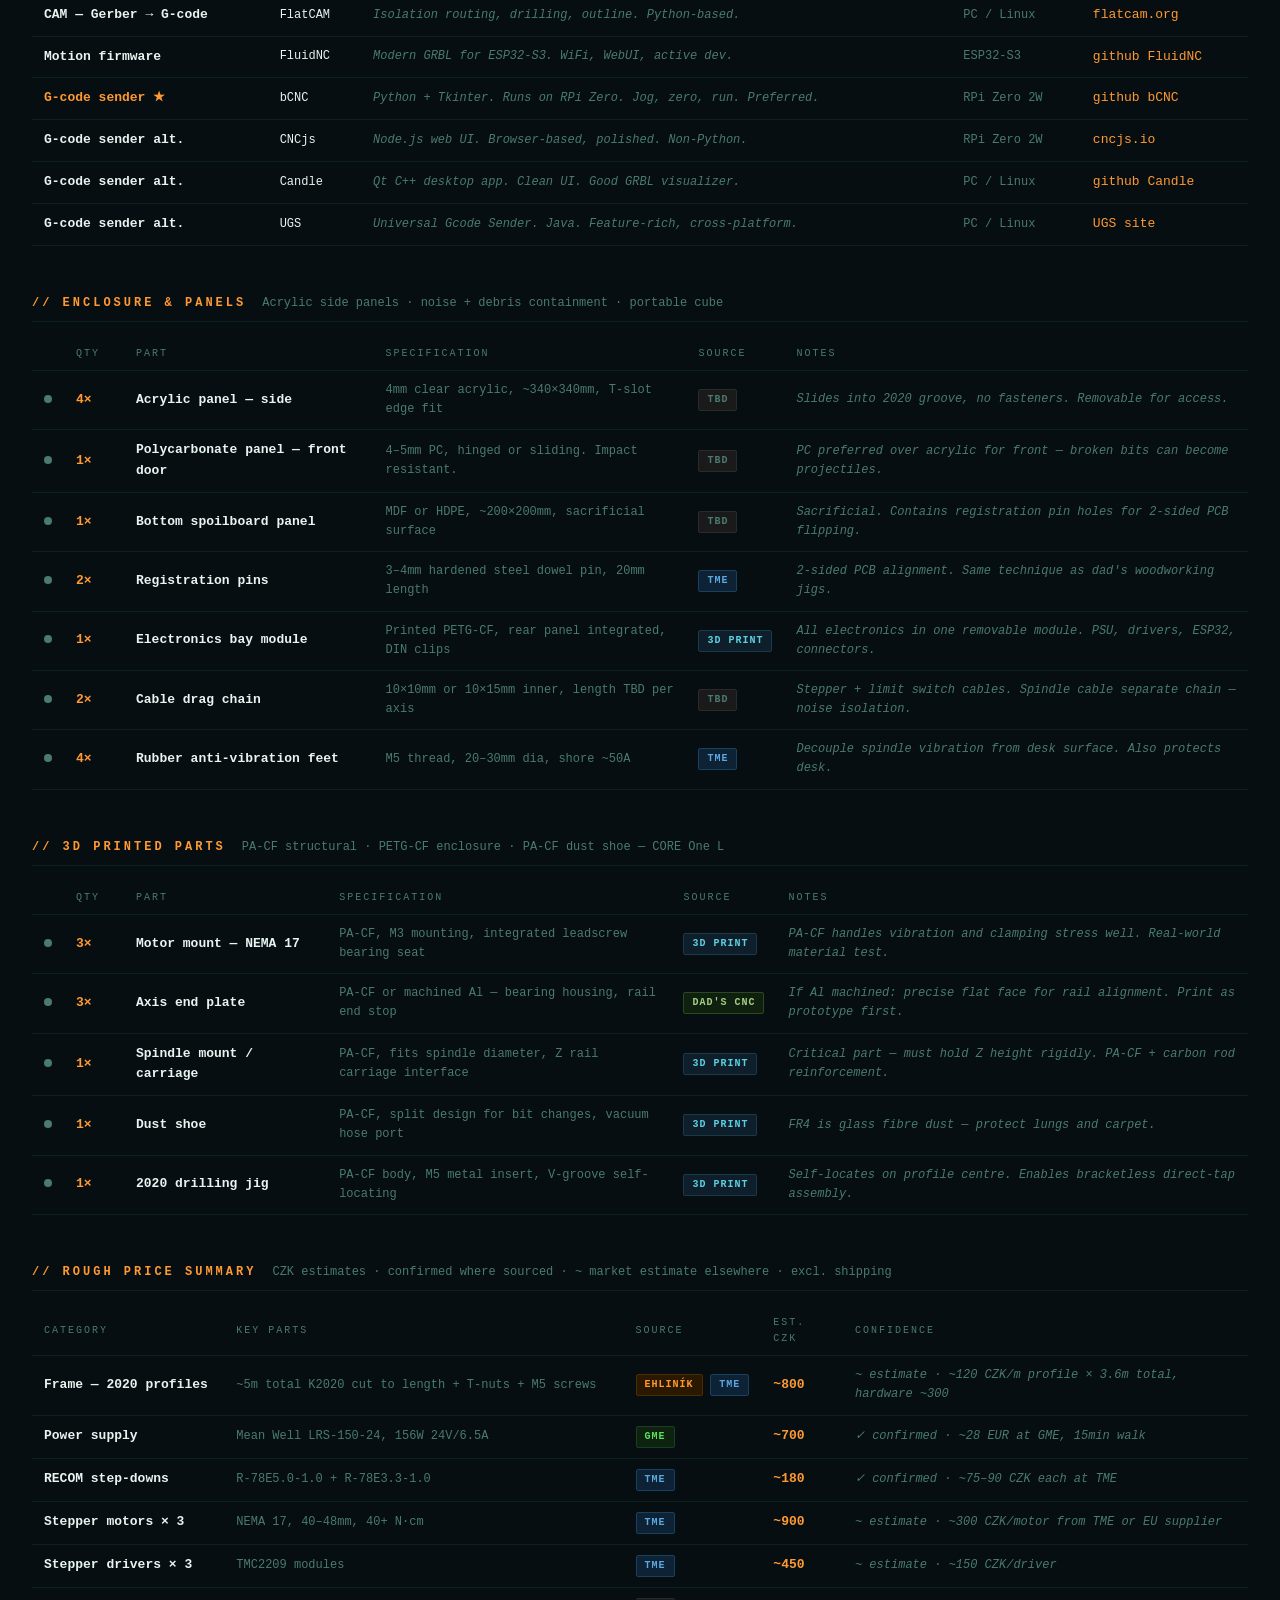
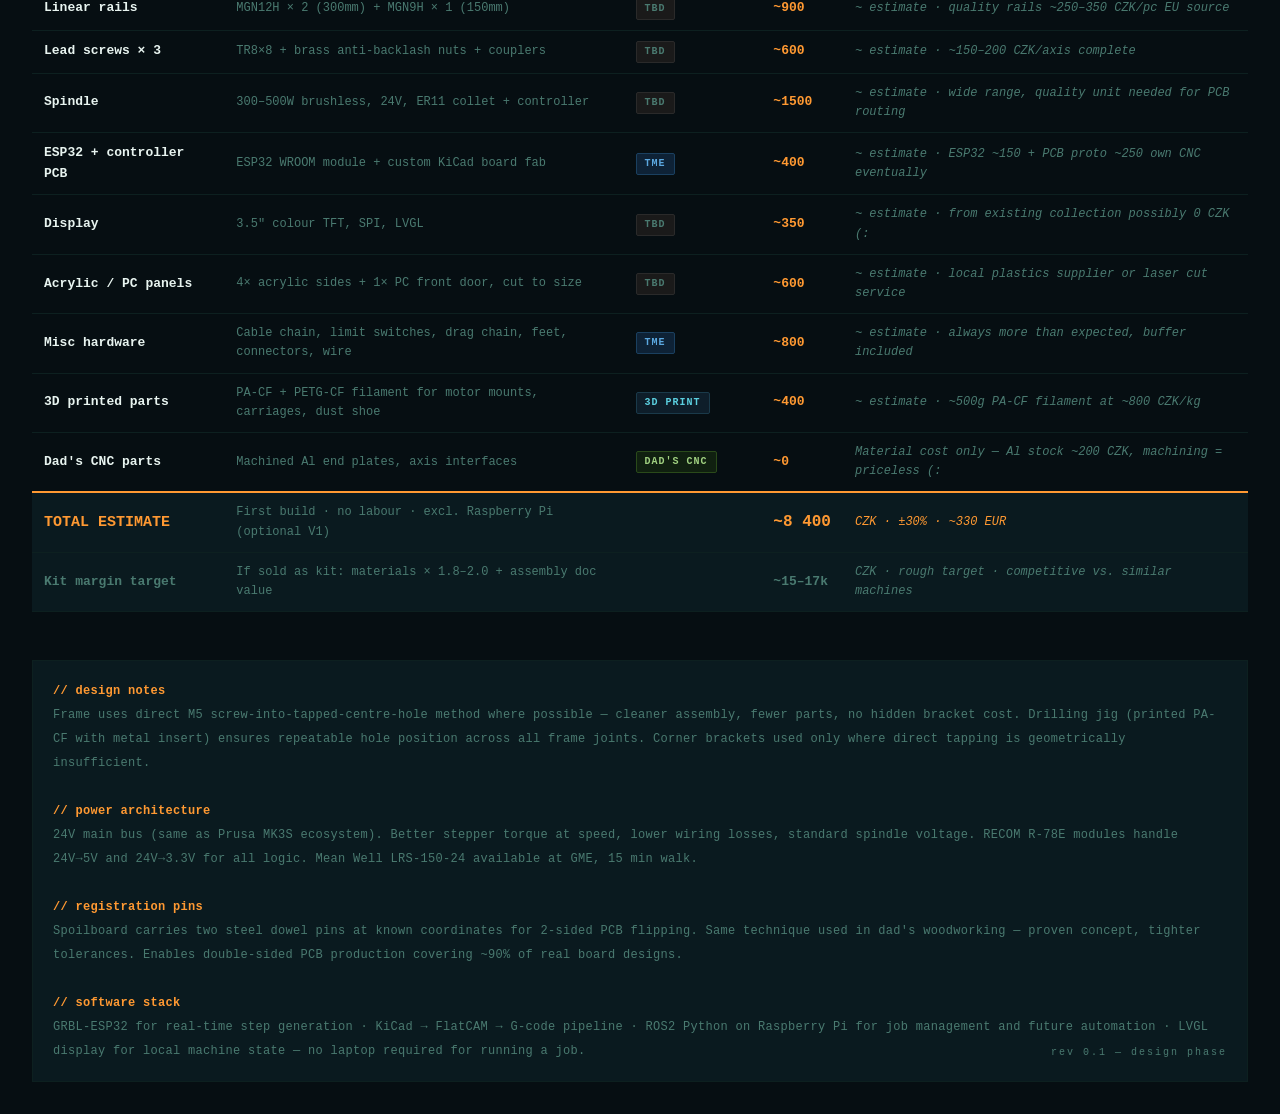
==== commit 204425f7: "update" ====
--- a/cnc_pcb_parts.html
+++ b/cnc_pcb_parts.html
@@ -266,18 +266,18 @@
   <div class="hero-tag">// project — pcb cnc router</div>
   <h1>CUBE <span>CNC</span><br>Parts List</h1>
   <p class="hero-sub">
-    Desktop enclosed PCB router. 2020 aluminium profile cube frame, ~35×35×35cm overall,
-    20×20cm work area. 24V system. ROS2 + GRBL software stack.
+    Desktop enclosed PCB router. 2020 aluminium profile cube frame, 300×300×300mm overall,
+    ~200×200mm work area. 24V system. FluidNC + bCNC software stack.
     Acrylic panel enclosure for noise and debris containment.
   </p>
   <div class="hero-meta">
     <div class="hero-meta-item">
       <span class="label">Work Area</span>
-      <span class="value">200 × 200 mm</span>
+      <span class="value">~200 × 200 mm</span>
     </div>
     <div class="hero-meta-item">
       <span class="label">Frame</span>
-      <span class="value">2020 Al Profile</span>
+      <span class="value">300 × 300 × 300 mm</span>
     </div>
     <div class="hero-meta-item">
       <span class="label">Supply</span>
@@ -288,6 +288,10 @@
       <span class="value">3 × NEMA 17</span>
     </div>
     <div class="hero-meta-item">
+      <span class="label">Control</span>
+      <span class="value">FluidNC + bCNC</span>
+    </div>
+    <div class="hero-meta-item">
       <span class="label">Status</span>
       <span class="value">Design Phase</span>
     </div>
@@ -295,6 +299,271 @@
 </div>
 
 <main>
+
+  <!-- ── SKETCHES ── -->
+  <div class="section">
+    <div class="section-header">
+      <h2>// Front View</h2>
+      <span class="section-note">300×300mm · right col 120mm · display zone 120×150mm · controls zone 120×150mm · ~200×200mm work area</span>
+    </div>
+    <svg width="100%" viewBox="0 0 700 580" style="display:block;margin-bottom:8px">
+      <!-- scale: 300mm=480px, 1mm=1.6px
+           outer frame: x=80..560, y=48..528
+           vertical divider at x=368 (left=288px=180mm, right col=192px=120mm)
+           display zone: y=62..302 (240px=150mm)
+           horiz divider: y=302..316
+           controls zone: y=316..514 (198px≈124mm)
+           display bezel 78mm=125px centred in 164px col → x=402..527
+           display height 120mm=192px → y=70..262, brightness pot y=262..302 -->
+
+      <!-- DIMS top -->
+      <line x1="80" y1="34" x2="560" y2="34" stroke="#4a7a70" stroke-width="0.5" marker-start="url(#da)" marker-end="url(#da)"/>
+      <defs><marker id="da" viewBox="0 0 10 10" refX="8" refY="5" markerWidth="6" markerHeight="6" orient="auto-start-reverse"><path d="M2 1L8 5L2 9" fill="none" stroke="#4a7a70" stroke-width="1.5" stroke-linecap="round" stroke-linejoin="round"/></marker></defs>
+      <text font-family="Courier New" font-size="11" fill="#4a7a70" x="320" y="30" text-anchor="middle">300 mm</text>
+      <!-- DIMS left -->
+      <line x1="60" y1="48" x2="60" y2="528" stroke="#4a7a70" stroke-width="0.5" marker-start="url(#da)" marker-end="url(#da)"/>
+      <text font-family="Courier New" font-size="11" fill="#4a7a70" x="38" y="290" text-anchor="middle" transform="rotate(-90,38,290)">300 mm</text>
+
+      <!-- OUTER FRAME 2020 -->
+      <rect x="80"  y="48"  width="480" height="14" rx="3" fill="#0a1a1f" stroke="#e8f4f0" stroke-width="1"/>
+      <rect x="80"  y="514" width="480" height="14" rx="3" fill="#0a1a1f" stroke="#e8f4f0" stroke-width="1"/>
+      <rect x="80"  y="48"  width="14"  height="480" rx="3" fill="#0a1a1f" stroke="#e8f4f0" stroke-width="1"/>
+      <rect x="546" y="48"  width="14"  height="480" rx="3" fill="#0a1a1f" stroke="#e8f4f0" stroke-width="1"/>
+      <text font-family="Courier New" font-size="10" fill="#4a7a70" x="320" y="46"  text-anchor="middle">2020</text>
+      <text font-family="Courier New" font-size="10" fill="#4a7a70" x="320" y="542" text-anchor="middle">2020</text>
+      <text font-family="Courier New" font-size="10" fill="#4a7a70" x="72"  y="290" text-anchor="middle" transform="rotate(-90,72,290)">2020</text>
+      <text font-family="Courier New" font-size="10" fill="#4a7a70" x="558" y="290" text-anchor="middle" transform="rotate(-90,558,290)">2020</text>
+
+      <!-- LEFT AREA — PC door -->
+      <rect x="94" y="62" width="274" height="452" rx="3" fill="#060e12" stroke="#0d2020" stroke-width="0.5"/>
+      <text font-family="Courier New" font-size="11" fill="#4a7a70" x="231" y="270" text-anchor="middle">PC front door</text>
+      <text font-family="Courier New" font-size="10" fill="#4a7a70" x="231" y="286" text-anchor="middle">4mm · hinged · impact resistant</text>
+
+      <!-- work table -->
+      <rect x="94" y="460" width="274" height="10" rx="2" fill="#0a1a1f" stroke="#4a7a70" stroke-width="0.5"/>
+      <text font-family="Courier New" font-size="10" fill="#4a7a70" x="231" y="458" text-anchor="middle">2020 work table · spoilboard</text>
+
+      <!-- X rail dashed -->
+      <rect x="94" y="196" width="274" height="7" rx="2" fill="#0a1a1f" stroke="#4a7a70" stroke-width="0.5" stroke-dasharray="4 3"/>
+      <text font-family="Courier New" font-size="10" fill="#4a7a70" x="100" y="194">X rail</text>
+
+      <!-- spindle 52mm=83px wide, 100mm=160px tall -->
+      <rect x="190" y="203" width="83" height="160" rx="10" fill="#0a1a1f" stroke="#e8f4f0" stroke-width="1.5"/>
+      <line x1="190" y1="227" x2="273" y2="227" stroke="#4a7a70" stroke-width="0.5"/>
+      <line x1="190" y1="245" x2="273" y2="245" stroke="#4a7a70" stroke-width="0.5"/>
+      <!-- ER11 -->
+      <rect x="200" y="363" width="63" height="16" rx="5" fill="#060e12" stroke="#e8f4f0" stroke-width="1"/>
+      <!-- bit -->
+      <line x1="232" y1="379" x2="232" y2="452" stroke="#4a7a70" stroke-width="2" stroke-linecap="round"/>
+      <!-- spindle label -->
+      <line x1="273" y1="283" x2="296" y2="283" stroke="#0d2020" stroke-width="0.5" stroke-dasharray="2 2"/>
+      <text font-family="Courier New" font-size="10" fill="#4a7a70" x="298" y="276">300–500W · 24V</text>
+      <text font-family="Courier New" font-size="10" fill="#4a7a70" x="298" y="290">ER11 · ~52mm dia</text>
+      <!-- Z dim -->
+      <line x1="166" y1="379" x2="166" y2="452" stroke="#4a7a70" stroke-width="0.5" marker-start="url(#da)" marker-end="url(#da)"/>
+      <text font-family="Courier New" font-size="10" fill="#4a7a70" x="144" y="418" text-anchor="middle" transform="rotate(-90,144,418)">Z ~60mm</text>
+
+      <!-- VERTICAL 2020 DIVIDER at x=368 -->
+      <rect x="368" y="48" width="14" height="480" rx="3" fill="#0a1a1f" stroke="#e8f4f0" stroke-width="1"/>
+      <text font-family="Courier New" font-size="10" fill="#4a7a70" x="375" y="46" text-anchor="middle">2020</text>
+
+      <!-- right col width dim -->
+      <line x1="382" y1="34" x2="546" y2="34" stroke="#4a7a70" stroke-width="0.5" marker-start="url(#da)" marker-end="url(#da)"/>
+      <text font-family="Courier New" font-size="11" fill="#4a7a70" x="464" y="30" text-anchor="middle">120 mm</text>
+
+      <!-- HORIZONTAL 2020 DIVIDER at y=302 (150mm=240px from y=62) -->
+      <rect x="382" y="302" width="164" height="14" rx="3" fill="#0a1a1f" stroke="#e8f4f0" stroke-width="1"/>
+      <text font-family="Courier New" font-size="10" fill="#4a7a70" x="554" y="311" text-anchor="start">2020</text>
+
+      <!-- display zone height dim 150mm -->
+      <line x1="598" y1="62" x2="598" y2="302" stroke="#4a7a70" stroke-width="0.5" marker-start="url(#da)" marker-end="url(#da)"/>
+      <text font-family="Courier New" font-size="10" fill="#4a7a70" x="622" y="184" text-anchor="middle" transform="rotate(90,622,184)">150 mm</text>
+
+      <!-- controls zone height dim 150mm -->
+      <line x1="598" y1="316" x2="598" y2="514" stroke="#4a7a70" stroke-width="0.5" marker-start="url(#da)" marker-end="url(#da)"/>
+      <text font-family="Courier New" font-size="10" fill="#4a7a70" x="622" y="417" text-anchor="middle" transform="rotate(90,622,417)">150 mm</text>
+
+      <!-- DISPLAY ZONE 120×150mm -->
+      <rect x="382" y="62" width="164" height="240" rx="3" fill="#060e12" stroke="#0d2020" stroke-width="0.5"/>
+
+      <!-- 5" display bezel 78mm=125px wide, 120mm=192px tall centred in 164px col
+           margin=(164-125)/2=20px → x=402..527, y=70..262 -->
+      <rect x="402" y="70" width="125" height="192" rx="4" fill="#0a1a2a" stroke="#FF9932" stroke-width="1"/>
+      <text font-family="Courier New" font-size="12" font-weight="bold" fill="#e8f4f0" x="464" y="155" text-anchor="middle">5"</text>
+      <text font-family="Courier New" font-size="10" fill="#4a7a70" x="464" y="172" text-anchor="middle">portrait · touch</text>
+      <text font-family="Courier New" font-size="10" fill="#4a7a70" x="464" y="186" text-anchor="middle">78 × 120 mm</text>
+
+      <!-- display width dim -->
+      <line x1="402" y1="268" x2="527" y2="268" stroke="#4a7a70" stroke-width="0.5" marker-start="url(#da)" marker-end="url(#da)"/>
+      <text font-family="Courier New" font-size="10" fill="#4a7a70" x="464" y="264" text-anchor="middle">78 mm</text>
+
+      <!-- brightness pot centred below display above divider y=262..302 -->
+      <circle cx="464" cy="285" r="12" fill="#0a1a1f" stroke="#e8f4f0" stroke-width="1"/>
+      <circle cx="464" cy="285" r="7"  fill="#060e12" stroke="#4a7a70" stroke-width="0.5"/>
+      <line x1="464" y1="285" x2="464" y2="275" stroke="#e8f4f0" stroke-width="1.5" stroke-linecap="round"/>
+      <text font-family="Courier New" font-size="10" fill="#4a7a70" x="464" y="299" text-anchor="middle">brightness</text>
+
+      <!-- CONTROLS ZONE 120×150mm -->
+      <rect x="382" y="316" width="164" height="198" rx="3" fill="#060e12" stroke="#0d2020" stroke-width="0.5"/>
+
+      <!-- 2×2 grid + pause centre
+           col: x=422, x=506  row1: y=358  row2: y=432  pause: y=492 -->
+
+      <!-- E-stop 22mm row1 left -->
+      <circle cx="422" cy="358" r="26" fill="#1a0808" stroke="#c0392b" stroke-width="1.5"/>
+      <circle cx="422" cy="358" r="16" fill="#c0392b" stroke="#e05050" stroke-width="0.5"/>
+      <text font-family="Courier New" font-size="9" font-weight="bold" fill="#e8f4f0" x="422" y="355" text-anchor="middle">E</text>
+      <text font-family="Courier New" font-size="9" font-weight="bold" fill="#e8f4f0" x="422" y="365" text-anchor="middle">STOP</text>
+      <text font-family="Courier New" font-size="10" fill="#4a7a70" x="422" y="390" text-anchor="middle">22mm</text>
+
+      <!-- power row1 right -->
+      <circle cx="506" cy="358" r="22" fill="#0a1a1f" stroke="#e8f4f0" stroke-width="1"/>
+      <circle cx="506" cy="358" r="13" fill="#060e12" stroke="#4a7a70" stroke-width="0.5"/>
+      <text font-family="Courier New" font-size="10" fill="#4a7a70" x="506" y="386" text-anchor="middle">power</text>
+
+      <!-- feed pot row2 left -->
+      <circle cx="422" cy="444" r="20" fill="#0a1a1f" stroke="#e8f4f0" stroke-width="1"/>
+      <circle cx="422" cy="444" r="12" fill="#060e12" stroke="#4a7a70" stroke-width="0.5"/>
+      <line x1="422" y1="444" x2="422" y2="432" stroke="#e8f4f0" stroke-width="1.5" stroke-linecap="round"/>
+      <text font-family="Courier New" font-size="10" fill="#4a7a70" x="422" y="470" text-anchor="middle">feed</text>
+
+      <!-- spindle pot row2 right -->
+      <circle cx="506" cy="444" r="20" fill="#0a1a1f" stroke="#e8f4f0" stroke-width="1"/>
+      <circle cx="506" cy="444" r="12" fill="#060e12" stroke="#4a7a70" stroke-width="0.5"/>
+      <line x1="506" y1="444" x2="514" y2="434" stroke="#e8f4f0" stroke-width="1.5" stroke-linecap="round"/>
+      <text font-family="Courier New" font-size="10" fill="#4a7a70" x="506" y="470" text-anchor="middle">spindle</text>
+
+      <!-- pause illuminated centred bottom -->
+      <circle cx="464" cy="496" r="16" fill="#0a1a10" stroke="#2a9d6a" stroke-width="1.5"/>
+      <circle cx="464" cy="496" r="9"  fill="#0d2a18" stroke="#2a9d6a" stroke-width="0.5"/>
+      <text font-family="Courier New" font-size="10" fill="#2a9d6a" x="464" y="518" text-anchor="middle">pause</text>
+
+      <!-- NOTES -->
+      <text font-family="Courier New" font-size="10" fill="#4a7a70" x="320" y="554" text-anchor="middle">300×300mm · left: 4mm PC hinged door · right col 120mm · display 120×150mm · controls 120×150mm</text>
+      <text font-family="Courier New" font-size="10" fill="#4a7a70" x="320" y="568" text-anchor="middle">work area ~200×200mm · spindle 300–500W 24V · ER11 · Z ~60mm travel · all panels slide into 2020 T-slot</text>
+    </svg>
+  </div>
+
+  <!-- ── ELECTRONICS LAYOUT ── -->
+  <div class="section">
+    <div class="section-header">
+      <h2>// Electronics Bay Layout</h2>
+      <span class="section-note">bottom panel · modular boards · 2.54mm proto · PSU under work plate</span>
+    </div>
+    <svg width="100%" viewBox="0 0 680 520" style="display:block;margin-bottom:8px">
+      <!-- OUTER: bottom panel container -->
+      <rect x="20" y="30" width="640" height="460" rx="16" fill="none" stroke="#0d2020" stroke-width="1" stroke-dasharray="5 3"/>
+      <text font-family="Courier New" font-size="10" fill="#4a7a70" x="36" y="22">CUBE — bottom panel electronics bay</text>
+      <!-- LEFT ZONE: Power -->
+      <rect x="36" y="46" width="148" height="200" rx="10" fill="#0a1a1f" stroke="#FF9932" stroke-width="0.5"/>
+      <text font-family="Courier New" font-size="12" font-weight="bold" fill="#FF9932" x="110" y="66" text-anchor="middle">Power</text>
+      <text font-family="Courier New" font-size="10" fill="#4a7a70" x="110" y="80" text-anchor="middle">24V main bus</text>
+      <!-- Mean Well -->
+      <rect x="50" y="92" width="120" height="44" rx="6" fill="#0d2020" stroke="#4a7a70" stroke-width="0.5"/>
+      <text font-family="Courier New" font-size="12" font-weight="bold" fill="#e8f4f0" x="110" y="111" text-anchor="middle">Mean Well</text>
+      <text font-family="Courier New" font-size="10" fill="#4a7a70" x="110" y="127" text-anchor="middle">LRS-150-24 · 24V</text>
+      <!-- RECOM x2 -->
+      <rect x="50" y="148" width="56" height="44" rx="6" fill="#0d2020" stroke="#4a7a70" stroke-width="0.5"/>
+      <text font-family="Courier New" font-size="11" font-weight="bold" fill="#e8f4f0" x="78" y="167" text-anchor="middle">RECOM</text>
+      <text font-family="Courier New" font-size="10" fill="#4a7a70" x="78" y="183" text-anchor="middle">→ 5V</text>
+      <rect x="114" y="148" width="56" height="44" rx="6" fill="#0d2020" stroke="#4a7a70" stroke-width="0.5"/>
+      <text font-family="Courier New" font-size="11" font-weight="bold" fill="#e8f4f0" x="142" y="167" text-anchor="middle">RECOM</text>
+      <text font-family="Courier New" font-size="10" fill="#4a7a70" x="142" y="183" text-anchor="middle">→ 3.3V</text>
+      <!-- Spindle ESC -->
+      <rect x="50" y="204" width="120" height="30" rx="6" fill="#1a0808" stroke="#c0392b" stroke-width="0.5"/>
+      <text font-family="Courier New" font-size="11" font-weight="bold" fill="#e8f4f0" x="110" y="219" text-anchor="middle">Spindle ESC</text>
+      <text font-family="Courier New" font-size="10" fill="#4a7a70" x="110" y="231" text-anchor="middle">24V isolated</text>
+      <!-- CENTRE: Motion board -->
+      <rect x="200" y="46" width="240" height="200" rx="10" fill="#0a1a1f" stroke="#2a9d6a" stroke-width="0.5"/>
+      <text font-family="Courier New" font-size="12" font-weight="bold" fill="#2a9d6a" x="320" y="66" text-anchor="middle">Motion board</text>
+      <text font-family="Courier New" font-size="10" fill="#4a7a70" x="320" y="80" text-anchor="middle">2.54mm proto · Dupont headers</text>
+      <!-- ESP32-S3 -->
+      <rect x="214" y="92" width="100" height="56" rx="6" fill="#0a2236" stroke="#2a7ab5" stroke-width="0.5"/>
+      <text font-family="Courier New" font-size="12" font-weight="bold" fill="#e8f4f0" x="264" y="115" text-anchor="middle">ESP32-S3</text>
+      <text font-family="Courier New" font-size="10" fill="#4a7a70" x="264" y="133" text-anchor="middle">FluidNC</text>
+      <!-- TMC2209 stack -->
+      <rect x="326" y="92" width="100" height="56" rx="6" fill="#1a0a2a" stroke="#534AB7" stroke-width="0.5"/>
+      <text font-family="Courier New" font-size="11" font-weight="bold" fill="#e8f4f0" x="376" y="111" text-anchor="middle">TMC2209</text>
+      <text font-family="Courier New" font-size="10" fill="#4a7a70" x="376" y="127" text-anchor="middle">×3 · removable</text>
+      <!-- End stops -->
+      <rect x="214" y="162" width="100" height="30" rx="6" fill="#0d2020" stroke="#4a7a70" stroke-width="0.5"/>
+      <text font-family="Courier New" font-size="11" font-weight="bold" fill="#e8f4f0" x="264" y="180" text-anchor="middle">End stops ×3</text>
+      <!-- Motor headers -->
+      <rect x="326" y="162" width="100" height="30" rx="6" fill="#0d2020" stroke="#4a7a70" stroke-width="0.5"/>
+      <text font-family="Courier New" font-size="11" font-weight="bold" fill="#e8f4f0" x="376" y="180" text-anchor="middle">Motor headers</text>
+      <!-- Serial line ESP → RPi -->
+      <line x1="314" y1="120" x2="458" y2="120" stroke="#2a9d6a" stroke-width="1" stroke-dasharray="4 2" fill="none"/>
+      <polygon points="458,116 466,120 458,124" fill="#2a9d6a"/>
+      <text font-family="Courier New" font-size="10" fill="#2a9d6a" x="386" y="113" text-anchor="middle">serial TX/RX</text>
+      <!-- RIGHT ZONE: Brain -->
+      <rect x="456" y="46" width="188" height="200" rx="10" fill="#0a1a1f" stroke="#2a7ab5" stroke-width="0.5"/>
+      <text font-family="Courier New" font-size="12" font-weight="bold" fill="#2a7ab5" x="550" y="66" text-anchor="middle">Brain</text>
+      <text font-family="Courier New" font-size="10" fill="#4a7a70" x="550" y="80" text-anchor="middle">RPi Zero 2W stack</text>
+      <!-- RPi Zero -->
+      <rect x="470" y="92" width="160" height="44" rx="6" fill="#0a2236" stroke="#2a7ab5" stroke-width="0.5"/>
+      <text font-family="Courier New" font-size="12" font-weight="bold" fill="#e8f4f0" x="550" y="111" text-anchor="middle">RPi Zero 2W</text>
+      <text font-family="Courier New" font-size="10" fill="#4a7a70" x="550" y="127" text-anchor="middle">bCNC · Linux</text>
+      <!-- OTG hub -->
+      <rect x="470" y="148" width="72" height="44" rx="6" fill="#0d2020" stroke="#4a7a70" stroke-width="0.5"/>
+      <text font-family="Courier New" font-size="11" font-weight="bold" fill="#e8f4f0" x="506" y="167" text-anchor="middle">OTG hub</text>
+      <text font-family="Courier New" font-size="10" fill="#4a7a70" x="506" y="183" text-anchor="middle">1→3 USB</text>
+      <!-- SSD -->
+      <rect x="554" y="148" width="76" height="44" rx="6" fill="#0d2020" stroke="#4a7a70" stroke-width="0.5"/>
+      <text font-family="Courier New" font-size="11" font-weight="bold" fill="#e8f4f0" x="592" y="167" text-anchor="middle">SSD 240G</text>
+      <text font-family="Courier New" font-size="10" fill="#4a7a70" x="592" y="183" text-anchor="middle">SATA-USB</text>
+      <!-- OUTPUTS label -->
+      <text font-family="Courier New" font-size="10" fill="#4a7a70" x="36" y="272">outputs</text>
+      <line x1="36" y1="278" x2="644" y2="278" stroke="#0d2020" stroke-width="0.5"/>
+      <!-- Motor X -->
+      <rect x="36" y="288" width="100" height="44" rx="8" fill="#1a0a2a" stroke="#534AB7" stroke-width="0.5"/>
+      <text font-family="Courier New" font-size="11" font-weight="bold" fill="#e8f4f0" x="86" y="307" text-anchor="middle">NEMA 17 X</text>
+      <text font-family="Courier New" font-size="10" fill="#4a7a70" x="86" y="323" text-anchor="middle">stepper</text>
+      <!-- Motor Y -->
+      <rect x="148" y="288" width="100" height="44" rx="8" fill="#1a0a2a" stroke="#534AB7" stroke-width="0.5"/>
+      <text font-family="Courier New" font-size="11" font-weight="bold" fill="#e8f4f0" x="198" y="307" text-anchor="middle">NEMA 17 Y</text>
+      <text font-family="Courier New" font-size="10" fill="#4a7a70" x="198" y="323" text-anchor="middle">stepper</text>
+      <!-- Motor Z -->
+      <rect x="260" y="288" width="100" height="44" rx="8" fill="#1a0a2a" stroke="#534AB7" stroke-width="0.5"/>
+      <text font-family="Courier New" font-size="11" font-weight="bold" fill="#e8f4f0" x="310" y="307" text-anchor="middle">NEMA 17 Z</text>
+      <text font-family="Courier New" font-size="10" fill="#4a7a70" x="310" y="323" text-anchor="middle">stepper</text>
+      <!-- Spindle -->
+      <rect x="372" y="288" width="100" height="44" rx="8" fill="#1a0808" stroke="#c0392b" stroke-width="0.5"/>
+      <text font-family="Courier New" font-size="11" font-weight="bold" fill="#e8f4f0" x="422" y="307" text-anchor="middle">Spindle</text>
+      <text font-family="Courier New" font-size="10" fill="#4a7a70" x="422" y="323" text-anchor="middle">24V brushless</text>
+      <!-- Display -->
+      <rect x="484" y="288" width="100" height="44" rx="8" fill="#0a1a2a" stroke="#2a9d6a" stroke-width="0.5"/>
+      <text font-family="Courier New" font-size="11" font-weight="bold" fill="#e8f4f0" x="534" y="307" text-anchor="middle">5" display</text>
+      <text font-family="Courier New" font-size="10" fill="#4a7a70" x="534" y="323" text-anchor="middle">HDMI + touch</text>
+      <!-- Camera -->
+      <rect x="596" y="288" width="48" height="44" rx="8" fill="#0a1a2a" stroke="#2a9d6a" stroke-width="0.5"/>
+      <text font-family="Courier New" font-size="11" font-weight="bold" fill="#e8f4f0" x="620" y="307" text-anchor="middle">Cam</text>
+      <text font-family="Courier New" font-size="10" fill="#4a7a70" x="620" y="323" text-anchor="middle">CSI</text>
+      <!-- Arrows motion → motors -->
+      <line x1="264" y1="192" x2="86" y2="288" stroke="#0d2020" stroke-width="0.5" fill="none"/>
+      <line x1="290" y1="192" x2="198" y2="288" stroke="#0d2020" stroke-width="0.5" fill="none"/>
+      <line x1="320" y1="192" x2="310" y2="288" stroke="#0d2020" stroke-width="0.5" fill="none"/>
+      <!-- Spindle ESC → spindle -->
+      <line x1="110" y1="234" x2="422" y2="288" stroke="#c0392b" stroke-width="0.5" stroke-dasharray="3 2" fill="none"/>
+      <!-- RPi → display/cam -->
+      <line x1="550" y1="246" x2="534" y2="288" stroke="#0d2020" stroke-width="0.5" fill="none"/>
+      <line x1="570" y1="246" x2="620" y2="288" stroke="#0d2020" stroke-width="0.5" fill="none"/>
+      <!-- FRONT PANEL label -->
+      <text font-family="Courier New" font-size="10" fill="#4a7a70" x="36" y="358">front panel</text>
+      <line x1="36" y1="364" x2="644" y2="364" stroke="#0d2020" stroke-width="0.5"/>
+      <!-- Display panel -->
+      <rect x="36" y="374" width="200" height="56" rx="8" fill="#0a1a1f" stroke="#2a9d6a" stroke-width="0.5"/>
+      <text font-family="Courier New" font-size="11" font-weight="bold" fill="#e8f4f0" x="136" y="397" text-anchor="middle">5" touch display</text>
+      <text font-family="Courier New" font-size="10" fill="#4a7a70" x="136" y="413" text-anchor="middle">portrait · bCNC fullscreen</text>
+      <!-- Control panel -->
+      <rect x="248" y="374" width="396" height="56" rx="8" fill="#0d2020" stroke="#4a7a70" stroke-width="0.5"/>
+      <text font-family="Courier New" font-size="11" font-weight="bold" fill="#e8f4f0" x="446" y="397" text-anchor="middle">Control panel</text>
+      <text font-family="Courier New" font-size="10" fill="#4a7a70" x="446" y="413" text-anchor="middle">E-stop · power · feed pot · spindle pot · pause · brightness pot</text>
+      <!-- Divider profile -->
+      <rect x="36" y="444" width="608" height="6" rx="2" fill="#0d2020" stroke="#FF9932" stroke-width="0.5"/>
+      <text font-family="Courier New" font-size="10" fill="#4a7a70" x="340" y="458" text-anchor="middle">2020 horizontal profile divider</text>
+      <text font-family="Courier New" font-size="10" fill="#4a7a70" x="340" y="474" text-anchor="middle">spindle ESC isolated · separate cable chain · serial ESP32 ↔ RPi Zero</text>
+    </svg>
+  </div>
 
   <!-- LEGEND -->
   <div class="legend">
@@ -316,7 +585,7 @@
   <div class="section">
     <div class="section-header">
       <h2>// Frame — 2020 Aluminium Profile</h2>
-      <span class="section-note">eHliník K20 system · direct tapped M5 center holes · drilling jig recommended</span>
+      <span class="section-note">eHliník K20 system · 300×300×300mm cube · direct tapped M5 center holes · drilling jig recommended</span>
     </div>
     <table>
       <thead>
@@ -333,10 +602,10 @@
         <tr>
           <td class="td-status"><span class="status status-order"></span></td>
           <td class="td-qty">12×</td>
-          <td class="td-part">Profile 2020 — 350 mm</td>
+          <td class="td-part">Profile 2020 — 300 mm</td>
           <td class="td-spec">20×20mm T-slot, K20 system, natural anodised</td>
           <td class="td-source"><span class="badge badge-ehlinik">eHliník</span></td>
-          <td class="td-note">Cube vertical + horizontal members. Cut to length.</td>
+          <td class="td-note">Cube vertical + horizontal members. Cut to length. 300mm = 12 pieces.</td>
         </tr>
         <tr>
           <td class="td-status"><span class="status status-tbd"></span></td>
@@ -518,7 +787,7 @@
   <div class="section">
     <div class="section-header">
       <h2>// Electronics &amp; Power</h2>
-      <span class="section-note">24V main bus · ESP32 GRBL controller · RECOM stepdowns · Mean Well PSU</span>
+      <span class="section-note">24V main bus · ESP32-S3 FluidNC · RPi Zero 2W bCNC · RECOM stepdowns · Mean Well PSU</span>
     </div>
     <table>
       <thead>
@@ -538,55 +807,153 @@
           <td class="td-part">Mean Well LRS-150-24</td>
           <td class="td-spec">150W, 24V / 6.5A, enclosed, CE certified</td>
           <td class="td-source"><span class="badge badge-gme">GME</span></td>
-          <td class="td-note">Main 24V bus. Comfortable headroom for 3× NEMA17 + spindle. GME, 15min walk.</td>
+          <td class="td-note">Main 24V bus. ~700 CZK. GME, 15min walk.</td>
         </tr>
         <tr>
           <td class="td-status"><span class="status status-order"></span></td>
           <td class="td-qty">1×</td>
           <td class="td-part">RECOM R-78E5.0-1.0</td>
-          <td class="td-spec">24V → 5V, 1A, SIP3, 93% efficiency</td>
-          <td class="td-source"><span class="badge badge-tme">TME</span></td>
-          <td class="td-note">Logic 5V rail. No heatsink needed. Fixed output, clean footprint.</td>
+          <td class="td-spec">24V → 5V, 1A, SIP3, 93% eff.</td>
+          <td class="td-source"><span class="badge badge-tme">TME</span></td>
+          <td class="td-note">Logic 5V rail. Fixed output, no heatsink. ~90 CZK.</td>
         </tr>
         <tr>
           <td class="td-status"><span class="status status-order"></span></td>
           <td class="td-qty">1×</td>
           <td class="td-part">RECOM R-78E3.3-1.0</td>
-          <td class="td-spec">24V → 3.3V, 1A, SIP3, 91% efficiency</td>
-          <td class="td-source"><span class="badge badge-tme">TME</span></td>
-          <td class="td-note">ESP32 + sensor rail. Verify input range 7–28V ✓ covers 24V.</td>
-        </tr>
-        <tr>
-          <td class="td-status"><span class="status status-tbd"></span></td>
-          <td class="td-qty">1×</td>
-          <td class="td-part">ESP32 WROOM-32</td>
-          <td class="td-spec">Bare module or dev board, GRBL-ESP32 firmware</td>
-          <td class="td-source"><span class="badge badge-tme">TME</span></td>
-          <td class="td-note">GRBL controller core. WiFi enables wireless job upload. ROS2 serial bridge.</td>
-        </tr>
-        <tr>
-          <td class="td-status"><span class="status status-tbd"></span></td>
-          <td class="td-qty">1×</td>
-          <td class="td-part">Raspberry Pi 4B / 5</td>
-          <td class="td-spec">2GB+ RAM, ROS2 Humble/Jazzy host</td>
-          <td class="td-source"><span class="badge badge-tbd">TBD</span></td>
-          <td class="td-note">High-level: ROS2 nodes, toolpath processing, vision (future). Optional for V1.</td>
-        </tr>
-        <tr>
-          <td class="td-status"><span class="status status-tbd"></span></td>
-          <td class="td-qty">1×</td>
-          <td class="td-part">LVGL display — TFT colour</td>
-          <td class="td-spec">3.5–4" SPI, ILI9488 or ST7796, 320×480</td>
-          <td class="td-source"><span class="badge badge-tbd">TBD</span></td>
-          <td class="td-note">Live XYZ position, spindle state, job progress. MicroPython + LVGL UI.</td>
+          <td class="td-spec">24V → 3.3V, 1A, SIP3, 91% eff.</td>
+          <td class="td-source"><span class="badge badge-tme">TME</span></td>
+          <td class="td-note">ESP32-S3 rail. ~90 CZK.</td>
+        </tr>
+        <tr>
+          <td class="td-status"><span class="status status-tbd"></span></td>
+          <td class="td-qty">1×</td>
+          <td class="td-part">ESP32-S3 module</td>
+          <td class="td-spec">ESP32-S3-WROOM, native USB-C OTG, 8MB PSRAM, FluidNC firmware</td>
+          <td class="td-source"><span class="badge badge-tme">TME</span></td>
+          <td class="td-note">Real-time GRBL motion control. Streams G-code from RPi Zero via serial. ~200 CZK.</td>
+        </tr>
+        <tr>
+          <td class="td-status"><span class="status status-tbd"></span></td>
+          <td class="td-qty">1×</td>
+          <td class="td-part">Raspberry Pi Zero 2W</td>
+          <td class="td-spec">ARM Cortex-A53 ×4, 512MB RAM, WiFi, mini HDMI, micro USB OTG</td>
+          <td class="td-source"><span class="badge badge-tbd">TBD</span></td>
+          <td class="td-note">Runs bCNC on Linux. Feeds G-code to ESP32. Drives 5" HDMI display. ~400 CZK.</td>
+        </tr>
+        <tr>
+          <td class="td-status"><span class="status status-tbd"></span></td>
+          <td class="td-qty">1×</td>
+          <td class="td-part">USB OTG micro hub</td>
+          <td class="td-spec">micro USB OTG → 2–3× USB-A. Passive or powered.</td>
+          <td class="td-source"><span class="badge badge-tbd">TBD</span></td>
+          <td class="td-note">RPi Zero has 1× OTG port. Hub splits to: touch USB + SSD USB. ~150 CZK.</td>
+        </tr>
+        <tr>
+          <td class="td-status"><span class="status status-tbd"></span></td>
+          <td class="td-qty">1×</td>
+          <td class="td-part">USB → SATA adapter</td>
+          <td class="td-spec">USB 3.0 to SATA 2.5", UASP support</td>
+          <td class="td-source"><span class="badge badge-tbd">TBD</span></td>
+          <td class="td-note">Connects Kingston 240GB SSD to RPi Zero. G-code files + bCNC live here. ~150 CZK.</td>
+        </tr>
+        <tr>
+          <td class="td-status"><span class="status status-have"></span></td>
+          <td class="td-qty">1×</td>
+          <td class="td-part">Kingston SSD 240GB</td>
+          <td class="td-spec">2.5" SATA, existing stock</td>
+          <td class="td-source"><span class="badge badge-print">In stock</span></td>
+          <td class="td-note">Already owned. OS on micro SD, all data on SSD. Zero waste. 0 CZK.</td>
+        </tr>
+        <tr>
+          <td class="td-status"><span class="status status-tbd"></span></td>
+          <td class="td-qty">1×</td>
+          <td class="td-part">5" HDMI touch display</td>
+          <td class="td-spec">800×480, capacitive touch, HDMI + USB touch, 5V powered</td>
+          <td class="td-source"><span class="badge badge-tbd">TBD</span></td>
+          <td class="td-note">
+            Machine face. bCNC runs fullscreen in Chromium. ~1200–1500 CZK.<br>
+            <a href="https://www.waveshare.com/5inch-hdmi-lcd-b.htm" style="color:var(--accent);text-decoration:none">→ Waveshare 5" HDMI LCD (B)</a> ·
+            <a href="https://www.elecrow.com/5-inch-hdmi-display-with-touch-screen.html" style="color:var(--accent);text-decoration:none">→ Elecrow 5" HDMI touch</a>
+          </td>
         </tr>
         <tr>
           <td class="td-status"><span class="status status-tbd"></span></td>
           <td class="td-qty">1×</td>
           <td class="td-part">Controller PCB</td>
-          <td class="td-spec">Custom KiCad design — ESP32, stepper drivers, RECOM modules</td>
+          <td class="td-spec">Custom KiCad — ESP32-S3, TMC2209 ×3, RECOM modules, connectors</td>
           <td class="td-source"><span class="badge badge-print">Own CNC</span></td>
-          <td class="td-note">First real board milled on the CUBE itself. Bootstrapping moment.</td>
+          <td class="td-note">First board milled on CUBE itself. Bootstrapping moment.</td>
+        </tr>
+      </tbody>
+    </table>
+  </div>
+
+  <!-- ── SOFTWARE ── -->
+  <div class="section">
+    <div class="section-header">
+      <h2>// Software Stack</h2>
+      <span class="section-note">All free / open source · Python-friendly · no laptop at machine</span>
+    </div>
+    <table>
+      <thead>
+        <tr>
+          <th>Layer</th>
+          <th>Tool</th>
+          <th>Role</th>
+          <th>Platform</th>
+          <th>Link</th>
+        </tr>
+      </thead>
+      <tbody>
+        <tr>
+          <td class="td-part">PCB design</td>
+          <td class="td-spec" style="color:var(--text)">KiCad 8</td>
+          <td class="td-note">Schematic + PCB layout → Gerber export</td>
+          <td class="td-spec">PC / Linux</td>
+          <td class="td-source"><a href="https://www.kicad.org" style="color:var(--accent);text-decoration:none">kicad.org</a></td>
+        </tr>
+        <tr>
+          <td class="td-part">CAM — Gerber → G-code</td>
+          <td class="td-spec" style="color:var(--text)">FlatCAM</td>
+          <td class="td-note">Isolation routing, drilling, outline. Python-based.</td>
+          <td class="td-spec">PC / Linux</td>
+          <td class="td-source"><a href="http://flatcam.org" style="color:var(--accent);text-decoration:none">flatcam.org</a></td>
+        </tr>
+        <tr>
+          <td class="td-part">Motion firmware</td>
+          <td class="td-spec" style="color:var(--text)">FluidNC</td>
+          <td class="td-note">Modern GRBL for ESP32-S3. WiFi, WebUI, active dev.</td>
+          <td class="td-spec">ESP32-S3</td>
+          <td class="td-source"><a href="https://github.com/bdring/FluidNC" style="color:var(--accent);text-decoration:none">github FluidNC</a></td>
+        </tr>
+        <tr>
+          <td class="td-part" style="color:var(--accent)">G-code sender ★</td>
+          <td class="td-spec" style="color:var(--text)">bCNC</td>
+          <td class="td-note">Python + Tkinter. Runs on RPi Zero. Jog, zero, run. Preferred.</td>
+          <td class="td-spec">RPi Zero 2W</td>
+          <td class="td-source"><a href="https://github.com/vlachoudis/bCNC" style="color:var(--accent);text-decoration:none">github bCNC</a></td>
+        </tr>
+        <tr>
+          <td class="td-part">G-code sender alt.</td>
+          <td class="td-spec" style="color:var(--text)">CNCjs</td>
+          <td class="td-note">Node.js web UI. Browser-based, polished. Non-Python.</td>
+          <td class="td-spec">RPi Zero 2W</td>
+          <td class="td-source"><a href="https://cncjs.io" style="color:var(--accent);text-decoration:none">cncjs.io</a></td>
+        </tr>
+        <tr>
+          <td class="td-part">G-code sender alt.</td>
+          <td class="td-spec" style="color:var(--text)">Candle</td>
+          <td class="td-note">Qt C++ desktop app. Clean UI. Good GRBL visualizer.</td>
+          <td class="td-spec">PC / Linux</td>
+          <td class="td-source"><a href="https://github.com/Denvi/Candle" style="color:var(--accent);text-decoration:none">github Candle</a></td>
+        </tr>
+        <tr>
+          <td class="td-part">G-code sender alt.</td>
+          <td class="td-spec" style="color:var(--text)">UGS</td>
+          <td class="td-note">Universal Gcode Sender. Java. Feature-rich, cross-platform.</td>
+          <td class="td-spec">PC / Linux</td>
+          <td class="td-source"><a href="https://winder.github.io/ugs_website" style="color:var(--accent);text-decoration:none">UGS site</a></td>
         </tr>
       </tbody>
     </table>
@@ -727,6 +1094,140 @@
           <td class="td-spec">PA-CF body, M5 metal insert, V-groove self-locating</td>
           <td class="td-source"><span class="badge badge-print">3D Print</span></td>
           <td class="td-note">Self-locates on profile centre. Enables bracketless direct-tap assembly.</td>
+        </tr>
+      </tbody>
+    </table>
+  </div>
+
+  <!-- ── PRICE SUMMARY ── -->
+  <div class="section">
+    <div class="section-header">
+      <h2>// Rough Price Summary</h2>
+      <span class="section-note">CZK estimates · confirmed where sourced · ~ market estimate elsewhere · excl. shipping</span>
+    </div>
+    <table>
+      <thead>
+        <tr>
+          <th>Category</th>
+          <th>Key Parts</th>
+          <th>Source</th>
+          <th>Est. CZK</th>
+          <th>Confidence</th>
+        </tr>
+      </thead>
+      <tbody>
+        <tr>
+          <td class="td-part">Frame — 2020 profiles</td>
+          <td class="td-spec">~5m total K2020 cut to length + T-nuts + M5 screws</td>
+          <td class="td-source"><span class="badge badge-ehlinik">eHliník</span> <span class="badge badge-tme">TME</span></td>
+          <td class="td-qty">~800</td>
+          <td class="td-note">~ estimate · ~120 CZK/m profile × 3.6m total, hardware ~300</td>
+        </tr>
+        <tr>
+          <td class="td-part">Power supply</td>
+          <td class="td-spec">Mean Well LRS-150-24, 156W 24V/6.5A</td>
+          <td class="td-source"><span class="badge badge-gme">GME</span></td>
+          <td class="td-qty">~700</td>
+          <td class="td-note">✓ confirmed · ~28 EUR at GME, 15min walk</td>
+        </tr>
+        <tr>
+          <td class="td-part">RECOM step-downs</td>
+          <td class="td-spec">R-78E5.0-1.0 + R-78E3.3-1.0</td>
+          <td class="td-source"><span class="badge badge-tme">TME</span></td>
+          <td class="td-qty">~180</td>
+          <td class="td-note">✓ confirmed · ~75–90 CZK each at TME</td>
+        </tr>
+        <tr>
+          <td class="td-part">Stepper motors × 3</td>
+          <td class="td-spec">NEMA 17, 40–48mm, 40+ N·cm</td>
+          <td class="td-source"><span class="badge badge-tme">TME</span></td>
+          <td class="td-qty">~900</td>
+          <td class="td-note">~ estimate · ~300 CZK/motor from TME or EU supplier</td>
+        </tr>
+        <tr>
+          <td class="td-part">Stepper drivers × 3</td>
+          <td class="td-spec">TMC2209 modules</td>
+          <td class="td-source"><span class="badge badge-tme">TME</span></td>
+          <td class="td-qty">~450</td>
+          <td class="td-note">~ estimate · ~150 CZK/driver</td>
+        </tr>
+        <tr>
+          <td class="td-part">Linear rails</td>
+          <td class="td-spec">MGN12H × 2 (300mm) + MGN9H × 1 (150mm)</td>
+          <td class="td-source"><span class="badge badge-tbd">TBD</span></td>
+          <td class="td-qty">~900</td>
+          <td class="td-note">~ estimate · quality rails ~250–350 CZK/pc EU source</td>
+        </tr>
+        <tr>
+          <td class="td-part">Lead screws × 3</td>
+          <td class="td-spec">TR8×8 + brass anti-backlash nuts + couplers</td>
+          <td class="td-source"><span class="badge badge-tbd">TBD</span></td>
+          <td class="td-qty">~600</td>
+          <td class="td-note">~ estimate · ~150–200 CZK/axis complete</td>
+        </tr>
+        <tr>
+          <td class="td-part">Spindle</td>
+          <td class="td-spec">300–500W brushless, 24V, ER11 collet + controller</td>
+          <td class="td-source"><span class="badge badge-tbd">TBD</span></td>
+          <td class="td-qty">~1500</td>
+          <td class="td-note">~ estimate · wide range, quality unit needed for PCB routing</td>
+        </tr>
+        <tr>
+          <td class="td-part">ESP32 + controller PCB</td>
+          <td class="td-spec">ESP32 WROOM module + custom KiCad board fab</td>
+          <td class="td-source"><span class="badge badge-tme">TME</span></td>
+          <td class="td-qty">~400</td>
+          <td class="td-note">~ estimate · ESP32 ~150 + PCB proto ~250 own CNC eventually</td>
+        </tr>
+        <tr>
+          <td class="td-part">Display</td>
+          <td class="td-spec">3.5" colour TFT, SPI, LVGL</td>
+          <td class="td-source"><span class="badge badge-tbd">TBD</span></td>
+          <td class="td-qty">~350</td>
+          <td class="td-note">~ estimate · from existing collection possibly 0 CZK (:  </td>
+        </tr>
+        <tr>
+          <td class="td-part">Acrylic / PC panels</td>
+          <td class="td-spec">4× acrylic sides + 1× PC front door, cut to size</td>
+          <td class="td-source"><span class="badge badge-tbd">TBD</span></td>
+          <td class="td-qty">~600</td>
+          <td class="td-note">~ estimate · local plastics supplier or laser cut service</td>
+        </tr>
+        <tr>
+          <td class="td-part">Misc hardware</td>
+          <td class="td-spec">Cable chain, limit switches, drag chain, feet, connectors, wire</td>
+          <td class="td-source"><span class="badge badge-tme">TME</span></td>
+          <td class="td-qty">~800</td>
+          <td class="td-note">~ estimate · always more than expected, buffer included</td>
+        </tr>
+        <tr>
+          <td class="td-part">3D printed parts</td>
+          <td class="td-spec">PA-CF + PETG-CF filament for motor mounts, carriages, dust shoe</td>
+          <td class="td-source"><span class="badge badge-print">3D Print</span></td>
+          <td class="td-qty">~400</td>
+          <td class="td-note">~ estimate · ~500g PA-CF filament at ~800 CZK/kg</td>
+        </tr>
+        <tr>
+          <td class="td-part">Dad's CNC parts</td>
+          <td class="td-spec">Machined Al end plates, axis interfaces</td>
+          <td class="td-source"><span class="badge badge-father">Dad's CNC</span></td>
+          <td class="td-qty">~0</td>
+          <td class="td-note">Material cost only — Al stock ~200 CZK, machining = priceless (:  </td>
+        </tr>
+        <!-- TOTAL ROW -->
+        <tr style="border-top: 2px solid var(--accent); background: var(--bg2);">
+          <td class="td-part" style="color: var(--accent); font-size: 15px;">TOTAL ESTIMATE</td>
+          <td class="td-spec" style="color: var(--muted);">First build · no labour · excl. Raspberry Pi (optional V1)</td>
+          <td class="td-source"></td>
+          <td class="td-qty" style="color: var(--accent); font-size: 16px;">~8 400</td>
+          <td class="td-note" style="color: var(--accent);">CZK · ±30% · ~330 EUR</td>
+        </tr>
+        <tr style="background: var(--bg2);">
+          <td class="td-part" style="color: var(--muted);">Kit margin target</td>
+          <td class="td-spec" style="color: var(--muted);">If sold as kit: materials × 1.8–2.0 + assembly doc value</td>
+          <td class="td-source"></td>
+          <td class="td-qty" style="color: var(--muted);">~15–17k</td>
+          <td class="td-note" style="color: var(--muted);">CZK · rough target · competitive vs. similar machines</td>
         </tr>
       </tbody>
     </table>
